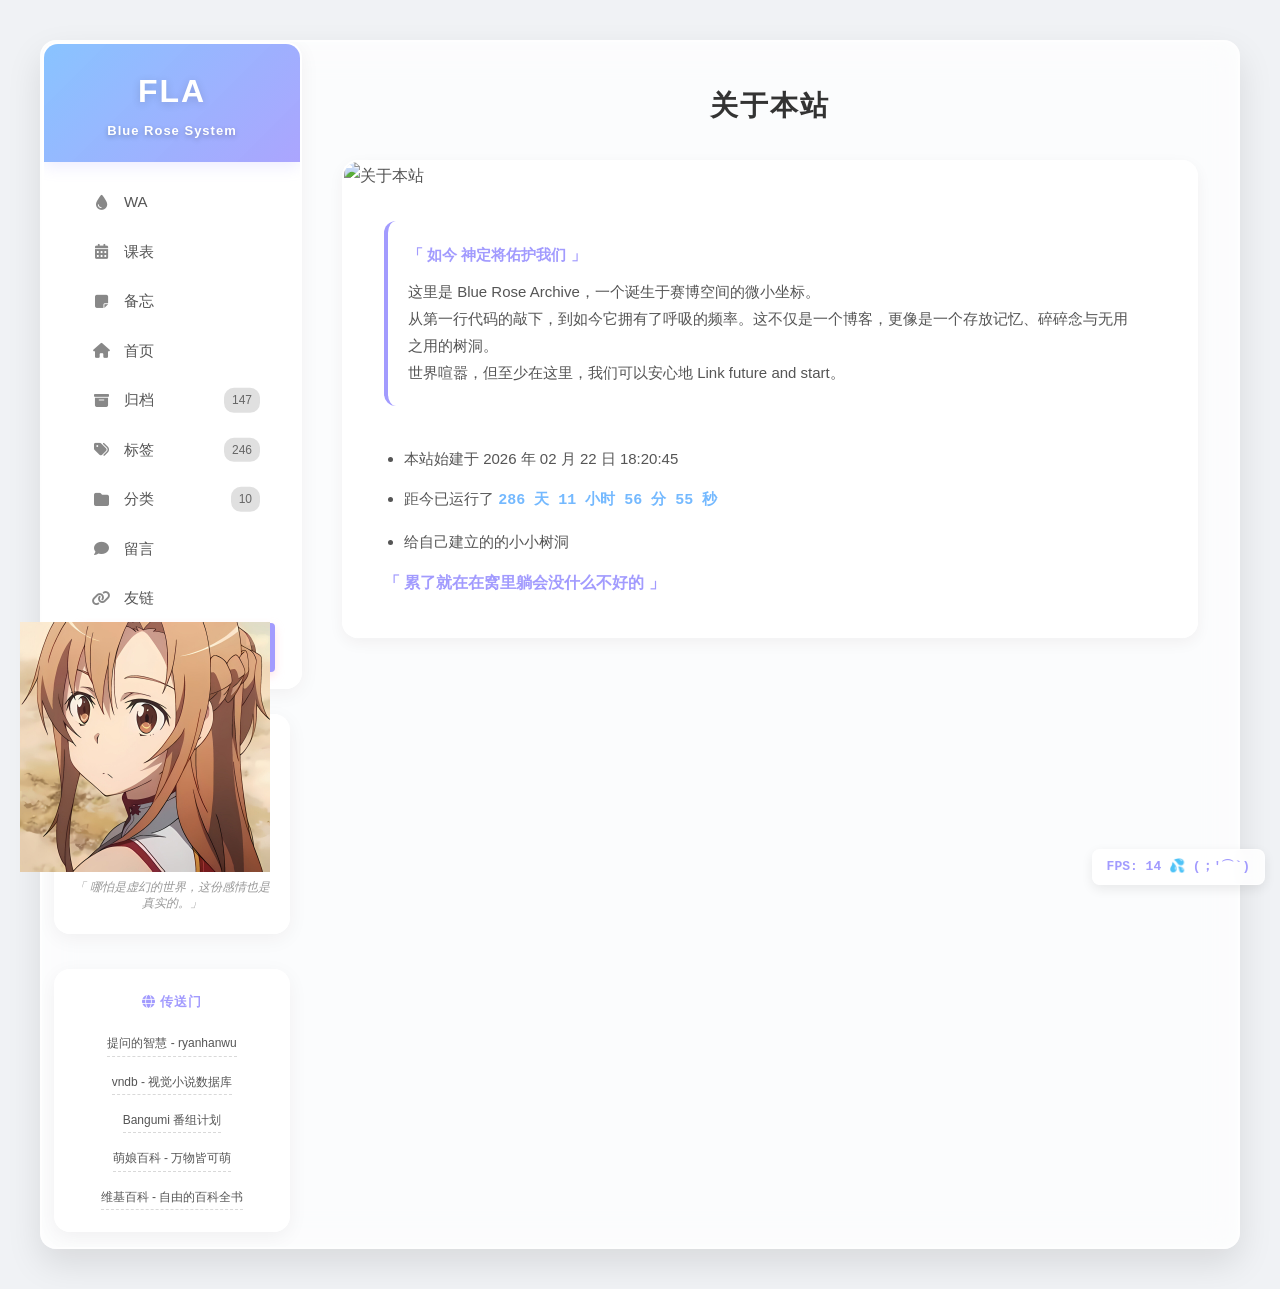
==== about.html @ 39883fd2 "完成大部分页面基本功能设计，并且已经接入音乐播放功能,未上传本地music音乐库" ====
<!DOCTYPE html>
<html lang="zh-CN">
<head>
    <meta charset="UTF-8">
    <meta name="viewport" content="width=device-width, initial-scale=1.0">
    <title>FLA - Blue Rose Archive</title>
    <link rel="stylesheet" href="style.css">
    <link rel="stylesheet" href="https://cdnjs.cloudflare.com/ajax/libs/font-awesome/6.4.0/css/all.min.css">
</head>
<body>

    <div class="page-wrapper">
        
        <div class="main-container">
            
<aside class="sidebar">
                
                <div class="sidebar-block">
                    <div class="sidebar-header">
                        <h1 style="font-size: 32px; letter-spacing: 2px;">FLA</h1>
                        <p style="font-size: 13px; opacity: 0.8;">Blue Rose System</p>
                    </div>
                    <nav class="sidebar-menu" style="padding: 15px 10px;">
                        <ul>
                            <li><a href="WA.html"><i class="fa-solid fa-droplet"></i> WA</a></li>
                            <li><a href="schedule.html"><i class="fa-solid fa-calendar-days"></i> 课表</a></li>
                            <li><a href="remind.html"><i class="fa-solid fa-note-sticky"></i> 备忘</a></li>
                            <li ><a href="index.html"><i class="fa-solid fa-home"></i> 首页</a></li>
                            <li>
                                <a href="#"><i class="fa-solid fa-box-archive"></i> 归档</a>
                                <span class="badge">147</span>
                            </li>
                            <li>
                                <a href="label.html"><i class="fa-solid fa-tags"></i> 标签</a>
                                <span class="badge">246</span>
                            </li>
                            <li>
                                <a href="#"><i class="fa-solid fa-folder"></i> 分类</a>
                                <span class="badge">10</span>
                            </li>
                            <li><a href="left.html"><i class="fa-solid fa-comment"></i> 留言</a></li>
                            <li><a href="#"><i class="fa-solid fa-link"></i> 友链</a></li>
                            <li class="active"><a href="about.html"><i class="fa-solid fa-info-circle"></i> 关于</a></li>
                        </ul>
                    </nav>
                </div>

                <div class="sidebar-block developer-profile">
                    <img class="profile-avatar" src="Charlotte.jpg" alt="Avatar">
                    <h3 class="profile-name">Charlotte</h3>
                    <p class="profile-signature">「 哪怕是虚幻的世界，这份感情也是真实的。」</p>
                </div>

                <div class="sidebar-block sidebar-links-section">
                    <div class="links-title"><i class="fa-solid fa-globe"></i> 传送门</div>
                    <ul class="sidebar-links-list">
                        <li><a href="https://github.com/ryanhanwu/How-To-Ask-Questions-The-Smart-Way/blob/main/README-zh_CN.md" target="_blank">提问的智慧 - ryanhanwu</a></li>
                        <li><a href="https://vndb.org" target="_blank">vndb - 视觉小说数据库</a></li>
                        <li><a href="https://bgm.tv" target="_blank">Bangumi 番组计划</a></li>
                        <li><a href="https://moegirl.uk" target="_blank">萌娘百科 - 万物皆可萌</a></li>
                        <li><a href="https://zh.wikipedia.org" target="_blank">维基百科 - 自由的百科全书</a></li>
                    </ul>
                </div>

            </aside>

<main class="content-area">
                <header class="article-header" style="text-align: center; margin-bottom: 30px;">
                    <h1 class="main-title" style="font-size: 28px; letter-spacing: 2px;">关于本站</h1>
                </header>

                <div class="glass-card" style="padding: 0; overflow: hidden;">
                    <div style="width: 100%; border-bottom: 2px solid var(--glass-border);">
                        <img src="https://t.alcy.cc/ycy?" alt="关于本站" style="width: 100%; display: block; object-fit: cover; max-height: 450px;">
                    </div>

                    <div style="padding: 30px 40px;">
                        <div style="margin-bottom: 40px; font-size: 15px; line-height: 1.8; color: var(--text-main); background: rgba(255,255,255,0.4); padding: 20px; border-radius: 12px; border-left: 4px solid var(--theme-pink);">
                            <p style="margin-bottom: 10px; font-weight: bold; color: var(--theme-pink);">「 如今 神定将佑护我们 」</p>
                            <p>这里是 Blue Rose Archive，一个诞生于赛博空间的微小坐标。</p>
                            <p>从第一行代码的敲下，到如今它拥有了呼吸的频率。这不仅是一个博客，更像是一个存放记忆、碎碎念与无用之用的树洞。</p>
                            <p>世界喧嚣，但至少在这里，我们可以安心地 Link future and start。</p>
                        </div>

                        <div class="about-section">
                            <ul>
                                <li>本站始建于 2026 年 02 月 22 日 18:20:45</li>
                                <li>距今已运行了 <strong id="site-runtime" style="color: var(--theme-blue); font-family: 'Nunito', monospace;">计算中...</strong></li>
                                <li>给自己建立的的小小树洞</li>
                            </ul>
                        </div>

                        <p style="margin-bottom: 10px; font-weight: bold; color: var(--theme-pink);">「 累了就在在窝里躺会没什么不好的 」</p>

                    </div>
                </div>
            </main>

        </div>
    </div>

    <audio id="bg-music" src="" loop></audio>

    <div id="web-pet" class="web-pet-container">
        <div id="pet-dialog" class="pet-dialog">哇，你终于回来了~</div>
        <img id="pet-img" src="pet.jpg" alt="桌宠">
    </div>

     <div id="fps-box" class="fps-box">FPS: -- (≧∇≦)ﾉ</div>

    <script src="script.js"></script>
</body>
</html>
---- style.css ----
/* ================= 基础重置 ================= */
* {
    margin: 0;
    padding: 0;
    box-sizing: border-box;
    font-family: 'Microsoft YaHei', -apple-system, BlinkMacSystemFont, "Segoe UI", Roboto, "Helvetica Neue", Arial, sans-serif;
}

/* ================= 全局主题色定义 ================= */
:root {
    /*粉色的主题*/
    /*--theme-pink: #ffb6c1;*/    /* 猛男粉 */
    /*--theme-blue: #87ceeb;*/    /* 清新蓝 */
    
    /*蓝紫的主题*/
    --theme-blue: #74b9ff;  /* 保持明亮的蓝色 */
    --theme-pink: #a29bfe;  /* 将原本的粉色改为这种带有紫色调的“冰凌紫”，更具冰晶感 */

    --glass-bg: rgba(255, 255, 255, 0.75); /* 毛玻璃背景色 */
    --glass-border: rgba(255, 255, 255, 0.6); /* 毛玻璃高光边框 */
    --text-main: #555;        /* 主文字色（比纯黑更柔和） */
    --text-light: #999;       /* 次要文字色 */
}

/* ================= 基础重置优化 ================= */
* {
    margin: 0;
    padding: 0;
    box-sizing: border-box;
    /* 使用更圆润的系统字体组合 */
    font-family: "Nunito", "Microsoft YaHei", "PingFang SC", sans-serif;
}

body {
    background-color: #f0f2f5;
/* ...保持你原有的背景图片代码不变... */
    /* 只修改下面这两行颜色设定 */
    color: var(--text-main);
    line-height: 1.7; /* 让文字行高更宽松一点，看起来更舒服 */
    /* ==== 新增：固定平铺二次元背景 ==== */
    /* 将下面单引号里的文字替换成我刚才单独发给你的那串图片链接，或者你保存在本地的图片路径 */
    background-image: url('https://i.etsystatic.com/44283612/r/il/614a7c/5187283592/il_1588xN.5187283592_afxb.jpg');
    background-repeat: repeat; /* 让背景像地砖一样铺满 */
    background-size: 2000px; /* 控制平铺图案的大小，数值越小图案越密集 */
    background-attachment: fixed; /* 核心：鼠标滚动网页时，背景图保持固定不动 */
}

/* ================= 整体布局 (玻璃化) ================= */
.page-wrapper {
    min-height: 100vh;
    padding: 40px 20px;
    display: flex;
    justify-content: center;
    align-items: flex-start; /* 防止内容少时居中而在长页面跳动 */
}

.main-container {
    display: flex;
    width: 100%;
    max-width: 1200px;
    /* 【核心改动】：毛玻璃特效 */
    background-color: var(--glass-bg);
    backdrop-filter: blur(16px) saturate(120%); /* 模糊+轻微增加饱和度，更通透 */
    -webkit-backdrop-filter: blur(16px) saturate(120%);
    border-radius: 16px; /* 更大的圆角 */
    border: 2px solid var(--glass-border); /* 加上一道亮晶晶的白边 */
    box-shadow: 0 15px 35px rgba(0,0,0,0.1), inset 0 0 20px rgba(255,255,255,0.5); /* 外阴影+内发光 */
    overflow: hidden; 
    transition: transform 0.3s, box-shadow 0.3s;
}

/* 让整个大容器悬浮时也有一种呼吸感 */
.main-container:hover {
    box-shadow: 0 20px 45px rgba(0,0,0,0.12), inset 0 0 20px rgba(255,255,255,0.6);
}

/* ================= 侧边栏样式 ================= */
.sidebar {
width: 260px;
    flex-shrink: 0;
    /* 去掉原有的实色背景和灰色边框 */
    background-color: transparent; 
    border-right: 2px solid var(--glass-border); /* 改用半透明分割线 */
    display: flex;
    flex-direction: column;
}

.sidebar-header {
/* 【核心修改】：紫蔷薇与冰蓝色的梦幻渐变，带有 85% 的半透明果冻感 */
    background-image: linear-gradient(135deg, rgba(116, 185, 255, 0.85), rgba(162, 155, 254, 0.9));
    color: #ffffff;
    padding: 15px 20px;
    text-align: center;
    border-bottom-right-radius: 16px;
    /* 顺手给左上角也加个圆角，完美贴合外层大容器 */
    border-top-left-radius: 14px; 
    box-shadow: 0 4px 15px rgba(162, 155, 254, 0.2); /* 加一点紫色的发光阴影 */
    margin-bottom: 15px;
}

.sidebar-header h1 {
    color: #ffffff;
    font-weight: 900;
    text-shadow: 0 2px 8px rgba(0, 0, 0, 0.15); /* 给大字加一层柔和的阴影 */
}

.sidebar-header p {
color: #ffffff;
    font-weight: 600;
    letter-spacing: 1px;
    text-shadow: 0 2px 5px rgba(0, 0, 0, 0.25);
    /* 【核心修改】：缩小副标题和主标题之间的间距 */
    margin-top: 2px; 
    opacity: 1 !important;
}

/* 侧边栏导航 */
.sidebar-menu {
    padding: 20px 0;
    flex-grow: 1;
}

.sidebar-menu ul {
    list-style: none;
}

.sidebar-menu li {
    padding: 0 20px;
    position: relative;
}

.sidebar-menu a {
    display: flex;
    align-items: center;
    padding: 12px 15px;
    text-decoration: none;
    color: #555;
    font-size: 15px;
    border-radius: 4px;
    transition: background-color 0.2s, color 0.2s;
}

.sidebar-menu a i {
    width: 25px;
    text-align: center;
    margin-right: 10px;
    color: #888;
}

.sidebar-menu li:hover a, 
.sidebar-menu li.active a {
    /* 使用主题粉色作为高亮背景，并加个小圆角 */
    background-color: var(--theme-pink);
    color: #fff;
    box-shadow: 0 4px 10px rgba(255, 182, 193, 0.4); /* 粉色光晕 */
    transform: translateX(5px); /* 悬浮时微微向右弹一下 */
}
/* 给图标也变个色 */
.sidebar-menu li:hover a i, 
.sidebar-menu li.active a i {
    color: #fff;
}
.sidebar-menu a {
    /* (原有代码不变) */
    transition: all 0.3s cubic-bezier(0.25, 0.8, 0.25, 1); /* 加上 Q 弹的过渡曲线 */
}

/* 侧边栏徽章 (数字) */
.badge {
    position: absolute;
    right: 30px;
    top: 50%;
    transform: translateY(-50%);
    background-color: #e0e0e0;
    color: #666;
    font-size: 12px;
    padding: 2px 8px;
    border-radius: 10px;
}

/* 侧边栏底部小工具 */
.sidebar-widget {
    padding: 20px;
    text-align: center;
    /* 改用半透明分割线 */
    border-top: 2px solid var(--glass-border);
    background-color: rgba(255,255,255,0.2); /* 稍微加一点点底色衬托组件 */
}

.sidebar-widget img {
    width: 100%;
    border-radius: 4px;
    margin-bottom: 10px;
}

.widget-title {
    font-weight: bold;
}

.widget-subtitle {
    font-size: 12px;
    color: #888;
}

/* ================= 主内容区域样式 ================= */
.content-area {
    flex-grow: 1;
    padding: 40px;
    /* 去掉白色背景 */
    background-color: transparent;
    overflow-y: auto; 
}

/* 文章头部 */
.article-header {
    text-align: center;
    margin-bottom: 30px;
}

.sub-title {
    font-size: 20px;
    color: #87ceeb; /* 浅蓝色 */
    font-weight: normal;
    margin-bottom: 10px;
}

.main-title {
    font-size: 28px;
    color: #333;
    margin-bottom: 15px;
}

.article-meta {
    font-size: 13px;
    color: #999;
}

.article-meta span {
    margin: 0 10px;
}

/* 文章图片 */
.article-image {
    margin-bottom: 30px;
}

.article-image img {
    width: 100%;
    border-radius: 8px;
    box-shadow: 0 4px 10px rgba(0,0,0,0.1);
}

/* 文章正文 */
.article-content h3 {
    font-size: 22px;
    margin-bottom: 20px;
    padding-bottom: 10px;
    border-bottom: 1px solid #eaeaea;
}

.article-content ol {
    padding-left: 20px;
    line-height: 1.8;
    color: #555;
}

.article-content li {
    margin-bottom: 15px;
}

.article-content code {
    background-color: #f9f2f4;
    color: #c7254e;
    padding: 2px 6px;
    border-radius: 4px;
    font-size: 14px;
}
/* ================= 交互特效与组件样式 ================= */

/* 1. 鼠标光彩拖尾 */
.mouse-trail {
    position: absolute;
    width: 10px;
    height: 10px;
    border-radius: 50%;
    pointer-events: none; /* 防止特效阻挡鼠标点击 */
    z-index: 9999;
    /* 拖尾渐渐缩小并消失的动画 */
    animation: trailFade 0.6s linear forwards; 
}
@keyframes trailFade {
    0% { opacity: 0.8; transform: scale(1); }
    100% { opacity: 0; transform: scale(0.2); }
}

/* 2. 点击烟花爆炸粒子 */
.firework-particle {
    position: absolute;
    width: 40px;
    height: 40px;
    border-radius: 50%;
    pointer-events: none;
    z-index: 10000;
    /* 烟花向四周散开并消失的动画 */
    animation: blast 0.8s ease-out forwards;
}
@keyframes blast {
    0% { transform: translate(0, 0) scale(1); opacity: 1; }
    100% { transform: translate(var(--tx), var(--ty)) scale(0); opacity: 0; }
}

/* 3. 点击烟花爆炸圆环 */
.firework-ring {
    position: absolute;
    width: 10px;
    height: 10px;
    border-radius: 50%;
    border: 2px solid;
    pointer-events: none;
    z-index: 10000;
    /* 圆环从中心向外扩大并淡出的动画 */
    animation: ringExpand 0.8s ease-out forwards;
    transform: translate(-50%, -50%); /* 让圆环从中心点向外扩展 */
}

@keyframes ringExpand {
    0% {
        width: 20px;
        height: 20px;
        opacity: 1;
        border-width: 2px;
    }
    100% {
        width: 200px;
        height: 200px;
        opacity: 0;
        border-width: 1px;
    }
}

/* 3. 左下角桌宠样式 */
.web-pet-container {
    position: fixed;
    left: 20px; /* 距离屏幕左侧的距离 */
    bottom: 20px; /* 距离屏幕底部的距离 */
    z-index: 9998;
    cursor: pointer;
}

.web-pet-container img {
    height: 250px; /* 桌宠图片的高度，可根据你的图片调整 */
    width: auto;
    transition: transform 0.2s; /* 转身时的过渡动画 */
}

/* 桌宠对话框样式（截图里那种带半透明底色的文字框） */
.pet-dialog {
    position: absolute;
    top: -40px; /* 悬浮在小人头上 */
    left: 40px;
    background-color: rgba(240, 230, 210, 0.9); /* 奶黄色半透明背景 */
    color: #666;
    padding: 8px 15px;
    border-radius: 10px;
    font-size: 14px;
    white-space: nowrap;
    opacity: 0; /* 默认隐藏 */
    transition: opacity 0.3s ease;
    pointer-events: none;
    box-shadow: 0 2px 5px rgba(0,0,0,0.1);
}

/* 显示对话框的类名 */
.pet-dialog.show {
    opacity: 1;
}
/* ================= WA 流水账页面样式 ================= */
/* ================= WA 流水账页面样式 ================= */
/* ================= WA 流水账页面样式 ================= */
/* ================= WA 流水账页面样式 ================= */
/* ================= WA 流水账页面样式 ================= */
/* ================= WA 流水账页面样式 ================= */
/* WA 页面卡片玻璃化，并加上粉色边框 */
.wa-editor-box, .wa-post {
    background: rgba(255, 255, 255, 0.55) !important; /* 稍微比大背景白一点，突出层次 */
    /* ========= 【删除这一行！】 ========= */
    /* backdrop-filter: blur(8px); */ 
    /* ================================= */
    border: 2px solid var(--glass-border); /* 亮晶晶边框 */
    border-radius: 12px;
    padding: 20px;
    margin-bottom: 25px;
    box-shadow: 0 5px 15px rgba(0,0,0,0.05);
    transition: all 0.3s cubic-bezier(0.25, 0.8, 0.25, 1); /* Q弹动画 */
}
/* 悬浮时卡片上浮并发光 */
.wa-editor-box:hover, .wa-post:hover {
    transform: translateY(-5px) scale(1.01);
    box-shadow: 0 12px 25px rgba(255, 182, 193, 0.25) !important; /* 粉色光晕阴影 */
    border-color: var(--theme-pink); /* 边框变粉 */
}
#wa-textarea {
    width: 100%;
    min-height: 100px;
    border: none;
    resize: vertical;
    outline: none;
    font-size: 15px;
    color: #333;
    font-family: inherit;
    margin-bottom: 10px;
}

.wa-editor-tools {
    display: flex;
    justify-content: space-between;
    align-items: center;
    border-top: 1px dashed #eaeaea;
    padding-top: 10px;
}

.wa-tool-btn {
    cursor: pointer;
    color: #666;
    font-size: 14px;
    transition: color 0.2s;
}
.wa-tool-btn:hover { color: #87ceeb; }

.wa-meta-info {
    font-size: 12px;
    color: #999;
    margin-right: 15px;
}

#wa-submit-btn {
    background-color: #87ceeb;
    color: white;
    border: none;
    padding: 6px 15px;
    border-radius: 4px;
    cursor: pointer;
    font-weight: bold;
    transition: background 0.2s;
}
#wa-submit-btn:hover { background-color: #5bbde0; }

#wa-image-preview-container {
    position: relative;
    display: inline-block;
    margin-bottom: 10px;
}
#wa-image-preview {
    max-height: 100px;
    border-radius: 4px;
    border: 1px solid #eee;
}
#wa-remove-image {
    position: absolute;
    top: -5px;
    right: -5px;
    background: #ff4757;
    color: white;
    border: none;
    border-radius: 50%;
    width: 20px;
    height: 20px;
    cursor: pointer;
    font-size: 12px;
}

/* 发布的单条记录卡片 */
.wa-post {
    background: #fff;
    border: 1px solid #eaeaea;
    border-radius: 8px;
    padding: 20px;
    margin-bottom: 20px;
}
.wa-post-header {
    font-size: 12px;
    color: #999;
    margin-bottom: 10px;
    padding-bottom: 10px;
    border-bottom: 1px solid #f5f5f5;
}
.wa-post-content {
    font-size: 15px;
    line-height: 1.6;
    margin-bottom: 15px;
    white-space: pre-wrap; /* 保留文本换行 */
}
.wa-post-image {
    max-width: 100%;
    max-height: 300px;
    border-radius: 8px;
    margin-bottom: 15px;
}

/* 评论区样式 */
.wa-comments {
    background: #f9f9f9;
    padding: 15px;
    border-radius: 6px;
    margin-top: 15px;
}
.wa-comment-item {
    font-size: 13px;
    border-bottom: 1px dashed #eee;
    padding: 8px 0;
}
.wa-comment-item:last-child { border-bottom: none; }
.wa-comment-time {
    color: #aaa;
    font-size: 11px;
    margin-left: 10px;
}
.wa-comment-input-box {
    display: flex;
    margin-top: 10px;
}
.wa-comment-input {
    flex-grow: 1;
    border: 1px solid #ddd;
    border-radius: 4px;
    padding: 6px 10px;
    font-size: 13px;
    outline: none;
}
.wa-comment-btn {
    background: #fff;
    border: 1px solid #ddd;
    border-radius: 4px;
    padding: 0 15px;
    margin-left: 10px;
    cursor: pointer;
    font-size: 13px;
}
.wa-comment-btn:hover { background: #eee; }
/* ================= 三个点下拉菜单样式 ================= */
.wa-more-options {
    position: relative;
}
.wa-more-btn {
    background: none;
    border: none;
    cursor: pointer;
    color: #999;
    font-size: 16px;
    padding: 2px 8px;
    border-radius: 4px;
    transition: background 0.2s, color 0.2s;
}
.wa-more-btn:hover {
    background: #f0f0f0;
    color: #87ceeb; /* 悬浮时变成清新的蓝色 */
}
.wa-dropdown-menu {
    display: none; 
    position: absolute;
    right: 0;
    top: 100%;
    margin-top: 5px;
    background: #fff;
    border: 1px solid #ffe4e1;
    box-shadow: 0 4px 15px rgba(0,0,0,0.08);
    border-radius: 8px;
    z-index: 100;
    min-width: 120px;
    overflow: hidden;
}
.wa-dropdown-menu.show {
    display: block;
    animation: fadeIn 0.2s ease-out;
}
.wa-dropdown-menu .wa-delete-btn {
    width: 100%;
    text-align: left;
    padding: 10px 15px;
    background: none;
    border: none;
    color: #ff4757;
    cursor: pointer;
    font-size: 13px;
    transition: background 0.2s;
}
.wa-dropdown-menu .wa-delete-btn:hover {
    background: #fff0f1; /* 鼠标放上去有浅红色的底色反馈 */
}

/* ================= 二次元居中弹窗样式 ================= */
.anime-modal-overlay {
    display: none; /* 默认隐藏 */
    position: fixed;
    top: 0;
    left: 0;
    width: 100%;
    height: 100%;
    background: rgba(0, 0, 0, 0.3); /* 半透明黑底 */
    backdrop-filter: blur(3px); /* 弹窗时背景微微模糊 */
    z-index: 99999;
    justify-content: center;
    align-items: center;
}
.anime-modal-overlay.show {
    display: flex;
    animation: fadeIn 0.2s;
}
.anime-modal-box {
    background: #fff;
    width: 320px;
    border-radius: 16px; /* 比较圆润可爱的边缘 */
    box-shadow: 0 10px 40px rgba(255, 182, 193, 0.4);
    text-align: center;
    border: 3px solid #ffe4e1; /* 萌萌的粉色边框 */
    transform: scale(0.9);
    /* 加入弹跳出现的动画，非常有活力 */
    animation: popUp 0.4s cubic-bezier(0.175, 0.885, 0.32, 1.275) forwards; 
    overflow: hidden;
}
.anime-modal-header {
    background: #fff0f1;
    color: #ff7675;
    padding: 12px;
    font-weight: bold;
    font-size: 16px;
    letter-spacing: 1px;
}
.anime-modal-body {
    padding: 30px 20px;
    color: #555;
    font-size: 15px;
    line-height: 1.5;
}
.anime-modal-footer {
    display: flex;
    border-top: 1px solid #ffe4e1;
}
.anime-btn {
    flex: 1;
    padding: 14px;
    border: none;
    cursor: pointer;
    font-size: 14px;
    background: #fff;
    transition: background 0.2s, color 0.2s;
}
.anime-btn.cancel {
    border-right: 1px solid #ffe4e1;
    color: #999;
}
.anime-btn.cancel:hover {
    background: #f9f9f9;
    color: #666;
}
.anime-btn.confirm {
    color: #ff4757;
    font-weight: bold;
}
.anime-btn.confirm:hover {
    background: #ff7675;
    color: #fff;
}

/* 动画关键帧 */
@keyframes fadeIn {
    from { opacity: 0; }
    to { opacity: 1; }
}
@keyframes popUp {
    to { transform: scale(1); }
}
/* ================= 全局滚动条美化 (二次元纤细风) ================= */
/* ================= 全局滚动条美化 (二次元纤细风) ================= */
/* ================= 全局滚动条美化 (二次元纤细风) ================= */
/* ================= 全局滚动条美化 (二次元纤细风) ================= */
/* ================= 全局滚动条美化 (二次元纤细风) ================= */
/* 滚动条整体宽度 */
::-webkit-scrollbar {
    width: 8px; /* 侧边主滚动条 */
    height: 8px; /* 横向滚动条 */
}
/* 滚动条轨道 (透明) */
::-webkit-scrollbar-track {
    background: transparent;
    border-radius: 10px;
}
/* 滚动条滑块 (猛男粉色，圆润) */
::-webkit-scrollbar-thumb {
    background: var(--theme-pink); 
    background-image: linear-gradient(45deg, var(--theme-pink), var(--theme-blue)); /* 渐变色更梦幻 */
    border-radius: 10px;
    border: 2px solid transparent; /*通过透明边框挤压，让滑块看起来更细 */
    background-clip: content-box;
}
/* 鼠标按住滚动条时 */
::-webkit-scrollbar-thumb:hover {
    background-color: var(--theme-blue);
}

/* ================= 右下角帧率显示 ================= */
/* ================= 右下角帧率显示 ================= */
/* ================= 右下角帧率显示 ================= */
/* ================= 右下角帧率显示 ================= */
/* ================= 右下角帧率显示 ================= */

.fps-box {
    position: fixed;
    bottom: 15px; 
    right: 15px;  
    /* 【修改】：将透明度从 0.6 提高到 0.85，背景变得更白、更实一点 */
    background: rgba(255, 255, 255, 0.85); 
    backdrop-filter: blur(6px); /* 稍微增加一点模糊度，质感更好 */
    -webkit-backdrop-filter: blur(6px);
    border: 1px solid var(--glass-border);
    border-radius: 8px; 
    /* 【修改】：内边距稍微撑大一点，让框更有分量感 */
    padding: 6px 14px; 
    /* 【修改】：字体稍微调大，从 11px 改到 13px，清晰但又不会太大 */
    font-size: 13px; 
    color: var(--theme-pink); 
    font-weight: bold;
    font-family: 'Nunito', monospace; 
    box-shadow: 0 4px 12px rgba(0,0,0,0.08); /* 稍微加深一点点阴影，让它更有立体感 */
    z-index: 99999;
    pointer-events: none; 
}

/* ================= 课表与 DDL 页面样式 ================= */
/* ================= 课表与 DDL 页面样式 ================= */
/* ================= 课表与 DDL 页面样式 ================= */
/* ================= 课表与 DDL 页面样式 ================= */
/* ================= 课表与 DDL 页面样式 ================= */
/* ================= 课表与 DDL 页面样式 ================= */

.week-nav {
    display: flex;
    align-items: center;
    background: var(--glass-bg);
    padding: 5px 15px;
    border-radius: 20px;
    border: 1px solid var(--glass-border);
}
.icon-btn {
    background: none;
    border: none;
    cursor: pointer;
    color: var(--theme-pink);
    font-size: 16px;
    padding: 5px;
    transition: transform 0.2s;
}
.icon-btn:hover { transform: scale(1.2); }

/* 课表网格系统 */
.schedule-box {
    background: var(--glass-bg);
    backdrop-filter: blur(8px);
    border: 2px solid var(--glass-border);
    border-radius: 12px;
    padding: 15px;
    margin-bottom: 30px;
    overflow-x: auto; /* 屏幕太小时允许横向滚动 */
}

.schedule-grid {
    display: grid;
    /* 1列时间轴(50px) + 7列星期(等宽) */
    grid-template-columns: 65px repeat(7, 1fr);
    /* 1行表头(40px) + 12行节次(60px) */
    grid-template-rows: 40px repeat(12, 60px);
    gap: 2px;
    min-width: 600px;
    position: relative;
}

/* 单元格基础样式 */
.grid-cell {
    display: flex;
    justify-content: center;
    align-items: center;
    font-size: 12px;
    color: var(--text-light);
    border-bottom: 1px dashed rgba(0,0,0,0.05);
    border-right: 1px dashed rgba(0,0,0,0.05);
}
.grid-header {
    font-weight: bold;
    color: var(--text-main);
    border-bottom: 2px solid var(--glass-border);
}
.time-col {
    flex-direction: column;
    font-size: 11px;
}

/* 课程卡片 */
.course-card {
    border-radius: 6px;
    padding: 5px;
    font-size: 12px;
    color: #333;
    display: flex;
    flex-direction: column;
    justify-content: center;
    align-items: center;
    text-align: center;
    cursor: pointer;
    transition: transform 0.2s, box-shadow 0.2s;
    overflow: hidden;
    margin: 2px;
    box-shadow: 0 2px 5px rgba(0,0,0,0.05);
}
.course-card:hover {
    transform: scale(1.05);
    box-shadow: 0 5px 15px rgba(0,0,0,0.1);
    z-index: 10;
}
.course-name { font-weight: bold; margin-bottom: 4px; }
.course-room { font-size: 11px; opacity: 0.8; }

/* DDL 区域样式 */
.ddl-section {
    background: var(--glass-bg);
    border: 2px solid var(--glass-border);
    border-radius: 12px;
    padding: 20px;
}
.ddl-input-box {
    display: flex;
    gap: 10px;
    margin-bottom: 20px;
}
#ddl-task-input { flex-grow: 1; }
#ddl-task-input, #ddl-date-input {
    border: 1px solid var(--glass-border);
    border-radius: 6px;
    padding: 8px 12px;
    background: rgba(255,255,255,0.5);
    outline: none;
    font-family: inherit;
}

.ddl-item {
    display: flex;
    justify-content: space-between;
    align-items: center;
    background: rgba(255,255,255,0.6);
    padding: 12px 15px;
    border-radius: 8px;
    margin-bottom: 10px;
    border-left: 4px solid var(--theme-blue);
    transition: transform 0.2s;
}
.ddl-item:hover { transform: translateX(5px); }
.ddl-task { font-weight: bold; color: var(--text-main); }
.ddl-date { font-size: 12px; color: var(--text-light); margin-left: 10px;}
.ddl-badge {
    padding: 4px 10px;
    border-radius: 20px;
    font-size: 12px;
    font-weight: bold;
    color: white;
}
/* DDL 紧急程度颜色 */
.badge-urgent { background-color: #ff7675; } /* 小于3天 */
.badge-warning { background-color: #fdcb6e; } /* 小于7天 */
.badge-safe { background-color: #74b9ff; }   /* 7天以上 */

/* ================= 备忘录 (Remind) 页面样式 ================= */
/* ================= 备忘录 (Remind) 页面样式 ================= */
/* ================= 备忘录 (Remind) 页面样式 ================= */
/* ================= 备忘录 (Remind) 页面样式 ================= */
/* ================= 备忘录 (Remind) 页面样式 ================= */
.remind-container {
    display: flex;
    gap: 20px;
    align-items: flex-start;
}

/* 左侧控制台 */
.remind-left-panel {
    width: 300px;
    flex-shrink: 0;
    display: flex;
    flex-direction: column;
    gap: 20px;
}

.anime-poster {
    position: relative;
    width: 100%;
    height: 200px;
    border-radius: 16px;
    overflow: hidden;
    border: 2px solid var(--glass-border);
    box-shadow: 0 8px 20px rgba(0,0,0,0.1);
}
.anime-poster img {
    width: 100%;
    height: 100%;
    object-fit: cover;
}
.poster-mask {
    position: absolute;
    bottom: 0; width: 100%;
    background: linear-gradient(transparent, rgba(0,0,0,0.7));
    color: white;
    padding: 15px 10px 10px;
    font-size: 14px;
    text-align: center;
    font-weight: bold;
}

.glass-card {
    background: rgba(255, 255, 255, 0.6);
    backdrop-filter: blur(8px);
    border: 2px solid var(--glass-border);
    border-radius: 16px;
    padding: 20px;
    box-shadow: 0 5px 15px rgba(0,0,0,0.05);
}

#remind-text {
    width: 100%;
    border: 1px solid var(--glass-border);
    border-radius: 8px;
    padding: 10px;
    background: rgba(255,255,255,0.5);
    outline: none;
    font-family: inherit;
    resize: vertical;
    margin-bottom: 15px;
}

/* 右侧时光卡片区 */
.remind-right-panel {
    flex-grow: 1;
    display: flex;
    flex-direction: column;
    gap: 20px;
}

.remind-card {
    position: relative;
    display: flex;
    background: rgba(255, 255, 255, 0.65);
    border: 2px solid var(--glass-border);
    border-radius: 16px;
    overflow: hidden;
    box-shadow: 0 8px 25px rgba(0,0,0,0.06);
    transition: transform 0.3s;
}
.remind-card:hover {
    transform: translateY(-5px);
}

.remind-card-img {
    width: 180px;
    flex-shrink: 0;
    object-fit: cover;
    border-right: 2px solid var(--glass-border);
}

.remind-card-content {
    padding: 20px;
    flex-grow: 1;
    display: flex;
    flex-direction: column;
    justify-content: center;
}

.remind-card-text {
    font-size: 16px;
    font-weight: bold;
    color: var(--text-main);
    margin-bottom: 15px;
    padding-right: 30px; /* 给右上角的删除按钮留空间 */
}

/* 酷炫的大倒计时数字块 */
.countdown-row {
    display: flex;
    gap: 15px;
    align-items: center;
}
.time-box {
    display: flex;
    flex-direction: column;
    align-items: center;
    background: rgba(255, 255, 255, 0.8);
    border: 1px solid var(--theme-pink);
    border-radius: 10px;
    padding: 10px 15px;
    min-width: 60px;
    box-shadow: inset 0 0 10px rgba(255, 182, 193, 0.2);
}
.time-num {
    font-size: 28px;
    font-weight: 900;
    color: var(--theme-pink);
    line-height: 1;
    font-family: 'Nunito', monospace;
}
.time-label {
    font-size: 12px;
    color: var(--text-light);
    margin-top: 5px;
}
.time-finished {
    font-size: 24px;
    font-weight: bold;
    color: #74b9ff;
    padding: 10px;
    background: rgba(116, 185, 255, 0.1);
    border-radius: 8px;
}

/* ================= 留言板 (left.html) 专属样式 ================= */
/* ================= 留言板 (left.html) 专属样式 ================= */
/* ================= 留言板 (left.html) 专属样式 ================= */
/* ================= 留言板 (left.html) 专属样式 ================= */
/* ================= 留言板 (left.html) 专属样式 ================= */

.message-intro {
    background: rgba(255, 255, 255, 0.4);
    border-left: 5px solid var(--theme-blue);
    padding: 20px;
    border-radius: 0 12px 12px 0;
    margin-bottom: 30px;
    line-height: 1.8;
    font-size: 15px;
    box-shadow: 0 4px 15px rgba(0,0,0,0.03);
}

.comment-form-box {
    background: rgba(255, 255, 255, 0.5);
    border: 1px dashed var(--glass-border);
    border-radius: 12px;
    padding: 20px;
    transition: box-shadow 0.3s;
}
.comment-form-box:hover {
    box-shadow: 0 8px 20px rgba(0,0,0,0.05);
}

.comment-inputs {
    display: flex;
    gap: 15px;
    margin-bottom: 15px;
}
.comment-inputs input {
    flex: 1;
    padding: 12px 15px;
    border: 1px solid rgba(0,0,0,0.08);
    border-radius: 8px;
    background: rgba(255,255,255,0.6);
    outline: none;
    font-family: inherit;
    transition: all 0.3s;
}
.comment-inputs input:focus, #comment-text:focus {
    border-color: var(--theme-blue);
    background: rgba(255, 255, 255, 0.9);
    box-shadow: 0 0 0 3px rgba(135, 206, 235, 0.2);
}

#comment-text {
    width: 100%;
    padding: 15px;
    border: 1px solid rgba(0,0,0,0.08);
    border-radius: 8px;
    background: rgba(255,255,255,0.6);
    resize: vertical;
    outline: none;
    font-family: inherit;
    font-size: 14px;
    transition: all 0.3s;
}

/* 留言列表项 */
.comment-item {
    display: flex;
    gap: 20px;
    padding: 25px 0;
    border-bottom: 1px dashed rgba(0,0,0,0.08);
    transition: background 0.3s;
}
.comment-item:last-child {
    border-bottom: none;
}
.comment-item:hover {
    background: rgba(255,255,255,0.4);
    border-radius: 12px;
    padding: 25px 15px;
    margin: 0 -15px;
}

.comment-avatar img {
    width: 50px;
    height: 50px;
    border-radius: 50%;
    border: 2px solid var(--glass-border);
    box-shadow: 0 4px 10px rgba(0,0,0,0.1);
    object-fit: cover;
    transition: transform 0.5s;
}
.comment-item:hover .comment-avatar img {
    transform: rotate(360deg); /* 鼠标放上去头像会转圈圈！ */
}

.comment-body {
    flex: 1;
}
.comment-meta {
    display: flex;
    align-items: center;
    flex-wrap: wrap;
    gap: 12px;
    margin-bottom: 10px;
}
.comment-author {
    font-weight: bold;
    color: #555;
    font-size: 15px;
}
/* 浏览器和系统的小尾巴标签 */
.comment-os {
    font-size: 11px;
    color: var(--text-light);
    background: rgba(0,0,0,0.04);
    padding: 3px 8px;
    border-radius: 4px;
}
.comment-date {
    font-size: 12px;
    color: #aaa;
    width: 100%;
    margin-top: -5px;
}

.comment-content {
    font-size: 14px;
    color: var(--text-main);
    line-height: 1.7;
    white-space: pre-wrap;
}

.comment-reply-btn {
    color: #ff7675;
    cursor: pointer;
    font-size: 13px;
    float: right;
    background: none;
    border: none;
    opacity: 0;
    transition: opacity 0.2s, transform 0.2s;
}
.comment-item:hover .comment-reply-btn {
    opacity: 1;
}
.comment-reply-btn:hover {
    transform: scale(1.1);
}
/* ================= 留言板回复区域样式 ================= */
.comment-replies {
    margin-top: 15px;
    padding-left: 15px;
    border-left: 3px solid rgba(135, 206, 235, 0.3); /* 浅蓝色的引用线 */
    display: flex;
    flex-direction: column;
    gap: 10px;
}

.reply-item {
    background: rgba(255, 255, 255, 0.3);
    padding: 10px 15px;
    border-radius: 8px;
    font-size: 13px;
    position: relative;
}

.reply-author {
    font-weight: bold;
    color: var(--theme-blue);
    margin-right: 5px;
}

/* 隐藏的回复输入框，点击回复后展开 */
.reply-input-box {
    display: none; 
    margin-top: 15px;
    gap: 10px;
    animation: fadeIn 0.3s;
}
.reply-input-box.show {
    display: flex;
}
.reply-input-box input {
    flex-grow: 1;
    border: 1px dashed var(--glass-border);
    background: rgba(255,255,255,0.7);
    border-radius: 6px;
    padding: 6px 12px;
    outline: none;
}

/* ================= 关于页面 (about.html) 专属样式 ================= */
.about-section ul {
    list-style-type: disc;
    padding-left: 20px;
    color: var(--text-main);
}

.about-section li {
    margin-bottom: 15px;
    font-size: 15px;
}

.contact-list a {
    color: var(--text-main);
    text-decoration: none;
    transition: color 0.2s;
    margin-left: 5px;
}

.contact-list a:hover {
    color: var(--theme-pink);
}

.contact-list i {
    font-size: 12px;
    color: #ccc;
    margin-left: 3px;
    transition: color 0.2s;
}

.contact-list a:hover i {
    color: var(--theme-pink);
}

/* ================= 侧边栏重构：独立卡片化与紧凑化 ================= */

/* 第二块：开发者名片区（变成独立卡片） */
.developer-profile {
    /* 【修改】：大幅减小内边距，让内容更紧凑 */
    padding: 15px; 
    text-align: center;
    /* 【修改】：去掉单线边框，改为完整的圆角卡片 */
    border: 2px solid var(--glass-border);
    border-radius: 12px;
    background: rgba(255, 255, 255, 0.3); 
    /* 【修改】：左右往里缩一点点，底部留出明显间隔 */
    margin: 5px 12px 15px 12px; 
}
.profile-avatar {
    /* 【修改】：头像缩小一点，适配紧凑的布局 */
    width: 85px; 
    height: 85px;
    object-fit: cover;
    border-radius: 12px; 
    border: 2px solid var(--glass-border);
    box-shadow: 0 4px 10px rgba(0, 0, 0, 0.08);
    /* 【修改】：减小头像下方的留白 */
    margin-bottom: 8px; 
    transition: transform 0.3s;
}
.profile-avatar:hover {
    transform: scale(1.05) rotate(3deg);
}
.profile-name {
    /* 【修改】：名字字号稍微收敛一点 */
    font-size: 16px; 
    font-weight: 900;
    color: var(--text-main);
    margin-bottom: 4px;
    letter-spacing: 1px;
}
.profile-signature {
    font-size: 12px;
    color: var(--text-light);
    font-style: italic;
    line-height: 1.4;
}

/* 第三块：有趣的传送门区（变成独立卡片） */
.sidebar-links-section {
    /* 【修改】：减小内边距 */
    padding: 15px; 
    /* 【修改】：改为完整的圆角卡片 */
    border: 2px solid var(--glass-border);
    border-radius: 12px;
    background: rgba(255, 255, 255, 0.3);
    /* 【修改】：和名片一样左右缩进，底部留出空间 */
    margin: 0 12px 15px 12px; 
}
.links-title {
    text-align: center;
    font-size: 13px;
    font-weight: bold;
    color: var(--theme-pink);
    /* 【修改】：减小标题和下方列表的间距 */
    margin-bottom: 12px; 
    letter-spacing: 1px;
}
.sidebar-links-list {
    list-style: none;
    padding: 0;
    display: flex;
    flex-direction: column;
    /* 【修改】：减小链接之间的垂直间距 */
    gap: 8px; 
}
.sidebar-links-list li {
    text-align: center;
}
.sidebar-links-list a {
    display: inline-block;
    font-size: 12px;
    color: var(--text-main);
    text-decoration: none;
    padding-bottom: 2px;
    border-bottom: 1px dashed rgba(0,0,0,0.15); 
    transition: all 0.3s;
}
.sidebar-links-list a:hover {
    color: var(--theme-blue);
    border-bottom-color: var(--theme-blue); 
    transform: translateY(-2px); 
}

/* ================= 侧边栏终极重构：完全断开的独立悬浮卡片 ================= */

/* 1. 抽去原有的长条大背景，让缝隙彻底透明 */
.sidebar {
    background: transparent !important;
    backdrop-filter: none !important;
    border: none !important;
    box-shadow: none !important;
    padding: 0 !important;
    display: flex;
    flex-direction: column;
    gap: 20px; /* 这就是三个模块之间露出的“原画背景”缝隙大小，你可以改成 15px 会更紧凑 */
    height: max-content; /* 让它紧紧贴合内容，不要出现底部无用留白 */
}

/* 2. 赋予三个独立模块统一的毛玻璃卡片样式 */
.sidebar-block {
    background: rgba(255, 255, 255, 0.65);
    backdrop-filter: blur(10px);
    border: 2px solid var(--glass-border);
    border-radius: 16px;
    overflow: hidden; /* 让顶部招牌的颜色不溢出圆角 */
    box-shadow: 0 5px 20px rgba(0, 0, 0, 0.05);
}

/* 3. 修复顶部紫蔷薇招牌的边距 */
.sidebar-header {
    border-radius: 0; /* 贴满卡片顶部 */
    margin-bottom: 0; /* 去除多余间距 */
    padding: 20px 15px;
}

/* 4. 名片模块紧凑化 */
.developer-profile {
    padding: 20px 15px;
    text-align: center;
}
.profile-avatar {
    width: 90px;
    height: 90px;
    object-fit: cover;
    border-radius: 12px;
    border: 2px solid var(--glass-border);
    box-shadow: 0 4px 10px rgba(0,0,0,0.1);
    margin-bottom: 10px;
    cursor: pointer;
    transition: transform 0.3s;
}
.profile-avatar:hover { transform: scale(1.05) rotate(3deg); }
.profile-name {
    font-size: 17px;
    font-weight: 900;
    color: var(--text-main);
    margin-bottom: 5px;
}
.profile-signature { font-size: 12px; color: var(--text-light); font-style: italic; }

/* 5. 传送门模块紧凑化 */
.sidebar-links-section {
    padding: 20px 15px;
}
.links-title {
    text-align: center; font-size: 13px; font-weight: bold;
    color: var(--theme-pink); margin-bottom: 15px;
}
.sidebar-links-list { list-style: none; padding: 0; display: flex; flex-direction: column; gap: 10px; }
.sidebar-links-list li { text-align: center; }
.sidebar-links-list a {
    font-size: 12px; color: var(--text-main); text-decoration: none;
    padding-bottom: 2px; border-bottom: 1px dashed rgba(0,0,0,0.15); transition: all 0.3s;
}
.sidebar-links-list a:hover { color: var(--theme-blue); border-bottom-color: var(--theme-blue); }

/* ================= 模块九：全局抽屉式音乐播放器 (重构版) ================= */
.global-player {
    position: fixed;
    left: 20px;
    bottom: 20px;
    z-index: 1000;
    display: flex;
    align-items: flex-end; 
}

/* --- 1. 左侧：全透明亚克力质感外方内圆唱片机 --- */
.player-toggle {
    width: 90px;
    height: 90px;
    border-radius: 12px;
    position: relative;
    cursor: pointer;
    /* 去掉原本的底色和阴影，只保留唱片机本体的悬浮感 */
    background: transparent;
    z-index: 2; 
    flex-shrink: 0;
}

/* 旋转的唱片封面本身保持不变 */
#player-cover {
    position: absolute;
    width: 76px;
    height: 76px;
    top: 7px;
    left: 7px;
    border-radius: 50%;
    object-fit: cover;
    border: 2px solid #222;
    animation: spin 10s linear infinite;
    animation-play-state: paused; 
}
#player-cover.playing { animation-play-state: running; }

/* 神奇的镂空磨砂外壳 */
/* 核心修改：去掉 radial-gradient 磨砂白，变成完全透明的塑料感外壳 */
.player-sleeve {
    position: absolute;
    inset: 0;
    background: transparent;      /* 完全透明 */
    backdrop-filter: none;        /* 移除毛玻璃特效 */
    border: 2px solid rgba(255, 255, 255, 0.4); /* 微微泛白的透明亚克力边框 */
    border-radius: 12px;
    box-sizing: border-box;
    pointer-events: none; 
}

/* 唱片中心的白色小轴孔保持不变 */
.record-center {
    position: absolute; top: 50%; left: 50%; transform: translate(-50%, -50%);
    width: 14px; height: 14px; background: #fdfdfd; border: 1px solid #ccc;
    border-radius: 50%; box-shadow: 0 1px 3px rgba(0,0,0,0.2) inset;
}

/* 侧边箭头放大 */
.toggle-arrow {
    position: absolute;
    right: -14px;
    top: 50%;
    transform: translateY(-50%);
    background: rgba(255, 255, 255, 0.95);
    color: var(--theme-blue);
    border: 1px solid var(--glass-border);
    border-radius: 50%;
    width: 28px;
    height: 28px;
    display: flex;
    align-items: center;
    justify-content: center;
    font-size: 14px;
    box-shadow: 0 2px 8px rgba(0,0,0,0.1);
    transition: transform 0.4s cubic-bezier(0.25, 0.8, 0.25, 1);
}

@keyframes spin { 100% { transform: rotate(360deg); } }

/* --- 2. 右侧：超大屏拉出控制面板 --- */
.player-panel {
    background: rgba(255, 255, 255, 0.85); /* 稍微加深一点点底色，保护超大面板的文字阅读性 */
    backdrop-filter: blur(20px);
    border: 1px solid var(--glass-border);
    border-radius: 0 16px 16px 0;
    
    /* 【核心放大】：巨幅加宽加高 */
    width: 450px;         /* 宽度暴增，歌名再长也能显示全 */
    height: 70vh;         /* 高度变为屏幕高度的 70% */
    max-height: 800px;    /* 设定一个极限最大高度 */
    padding: 25px;        /* 内边距也变得更宽裕 */
    
    display: flex;
    flex-direction: column;
    transform: translateX(-110%);
    opacity: 0;
    margin-left: -20px; 
    transition: all 0.5s cubic-bezier(0.25, 0.8, 0.25, 1);
    z-index: 1;
    pointer-events: none;
    box-shadow: 10px 10px 30px rgba(0,0,0,0.1); /* 加大阴影，更有悬浮层级感 */
}

.global-player.expanded .player-panel { transform: translateX(0); opacity: 1; pointer-events: auto; }
.global-player.expanded .toggle-arrow { transform: translateY(-50%) rotate(180deg); }

/* --- 3. 内部字体同步放大 --- */
.player-info {
    border-bottom: 2px dashed rgba(0,0,0,0.1);
    padding-bottom: 20px;
    margin-bottom: 15px;
    text-align: center;
}
.player-title { font-weight: 900; font-size: 22px; color: var(--text-main); white-space: nowrap; overflow: hidden; text-overflow: ellipsis; margin-bottom: 8px;}
.player-artist { font-size: 14px; color: var(--theme-pink); margin-bottom: 20px; font-weight: bold;}

.player-controls { display: flex; justify-content: center; gap: 35px; align-items: center;}
.player-controls button { background: none; border: none; color: var(--theme-blue); font-size: 20px; cursor: pointer; transition: all 0.2s; }
.player-controls button.play-btn-main { font-size: 32px; color: var(--theme-pink); }
.player-controls button:hover { transform: scale(1.15); }

/* --- 4. 歌单列表行距拉开 --- */
.playlist { list-style: none; padding: 0; margin: 0; overflow-y: auto; flex-grow: 1; padding-right: 8px; }
.playlist li {
    font-size: 15px;      /* 字号变大 */
    padding: 12px 16px;   /* 点击热区变大 */
    border-radius: 8px; 
    cursor: pointer; 
    transition: all 0.2s;
    display: flex; justify-content: space-between; align-items: center; 
    color: var(--text-main); margin-bottom: 6px;
}
.playlist li:hover { background: rgba(255,255,255,0.7); transform: translateX(5px); }
.playlist li.active { background: var(--theme-pink); color: white; box-shadow: 0 4px 12px rgba(162, 155, 254, 0.4); }

.playlist li span:first-child { font-weight: bold; flex-grow: 1; white-space: nowrap; overflow: hidden; text-overflow: ellipsis; margin-right: 20px;}
.playlist li span:last-child { font-size: 13px; opacity: 0.8; white-space: nowrap; }
/* 滚动条美化 */
.playlist::-webkit-scrollbar { width: 6px; }
.playlist::-webkit-scrollbar-thumb { background: rgba(116, 185, 255, 0.6); border-radius: 3px; }
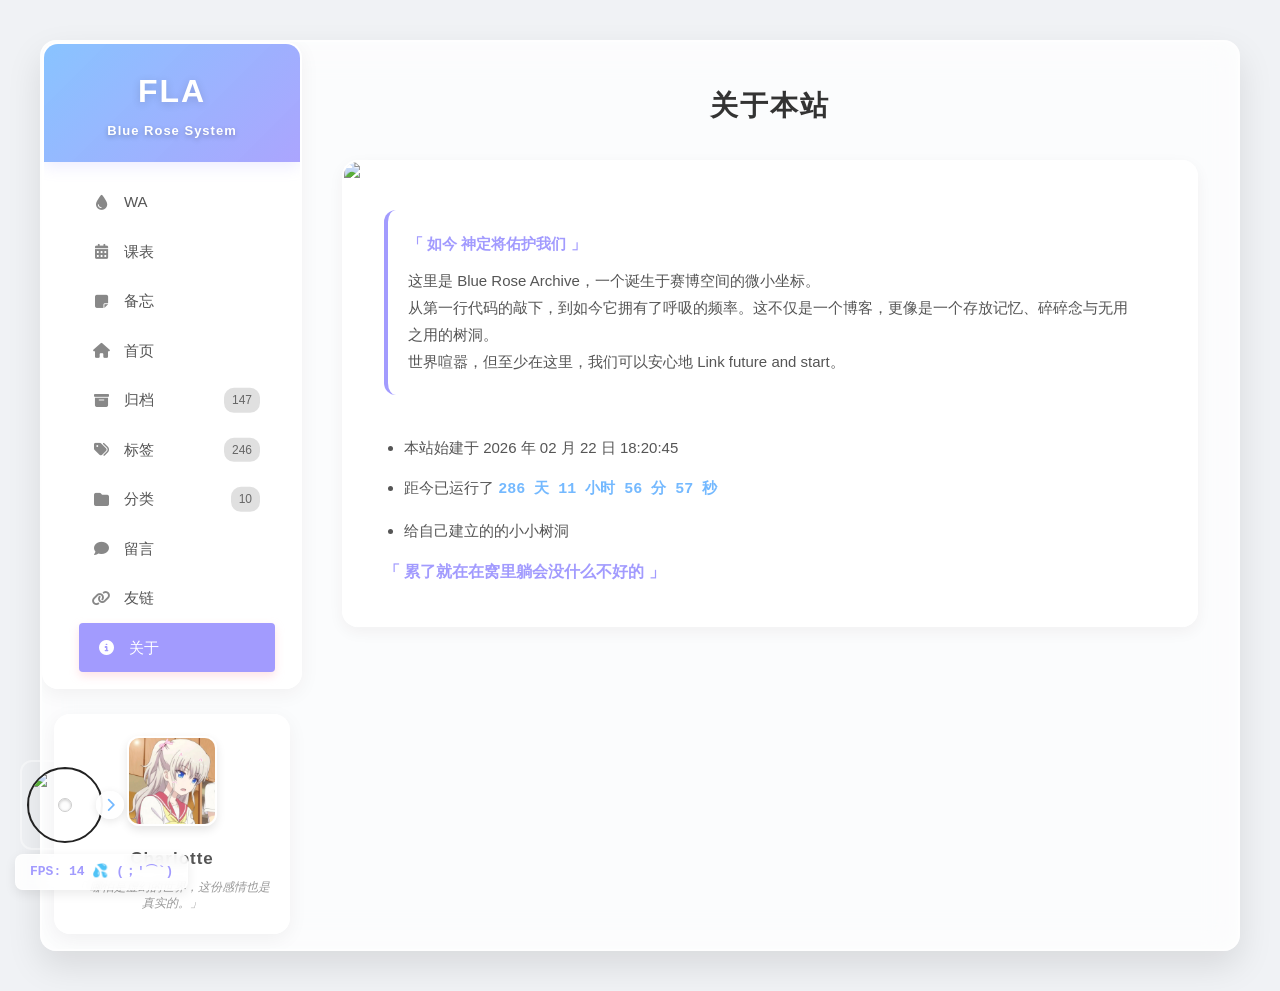
==== commit 99e9db18: "Pjax刷新完成。音乐播放，看板娘显示正常" ====
--- a/about.html
+++ b/about.html
@@ -8,72 +8,32 @@
     <link rel="stylesheet" href="https://cdnjs.cloudflare.com/ajax/libs/font-awesome/6.4.0/css/all.min.css">
 </head>
 <body>
-
     <div class="page-wrapper">
-        
         <div class="main-container">
-            
-<aside class="sidebar">
-                
-                <div class="sidebar-block">
-                    <div class="sidebar-header">
-                        <h1 style="font-size: 32px; letter-spacing: 2px;">FLA</h1>
-                        <p style="font-size: 13px; opacity: 0.8;">Blue Rose System</p>
-                    </div>
+            <aside class="sidebar">
+                <div class="sidebar-block"><div class="sidebar-header"><h1 style="font-size: 32px; letter-spacing: 2px;">FLA</h1><p style="font-size: 13px; opacity: 0.8;">Blue Rose System</p></div>
                     <nav class="sidebar-menu" style="padding: 15px 10px;">
                         <ul>
                             <li><a href="WA.html"><i class="fa-solid fa-droplet"></i> WA</a></li>
                             <li><a href="schedule.html"><i class="fa-solid fa-calendar-days"></i> 课表</a></li>
                             <li><a href="remind.html"><i class="fa-solid fa-note-sticky"></i> 备忘</a></li>
-                            <li ><a href="index.html"><i class="fa-solid fa-home"></i> 首页</a></li>
-                            <li>
-                                <a href="#"><i class="fa-solid fa-box-archive"></i> 归档</a>
-                                <span class="badge">147</span>
-                            </li>
-                            <li>
-                                <a href="label.html"><i class="fa-solid fa-tags"></i> 标签</a>
-                                <span class="badge">246</span>
-                            </li>
-                            <li>
-                                <a href="#"><i class="fa-solid fa-folder"></i> 分类</a>
-                                <span class="badge">10</span>
-                            </li>
+                            <li><a href="index.html"><i class="fa-solid fa-home"></i> 首页</a></li>
+                            <li><a href="archive.html"><i class="fa-solid fa-box-archive"></i> 归档</a><span class="badge">147</span></li>
+                            <li><a href="label.html"><i class="fa-solid fa-tags"></i> 标签</a><span class="badge">246</span></li>
+                            <li><a href="#"><i class="fa-solid fa-folder"></i> 分类</a><span class="badge">10</span></li>
                             <li><a href="left.html"><i class="fa-solid fa-comment"></i> 留言</a></li>
                             <li><a href="#"><i class="fa-solid fa-link"></i> 友链</a></li>
                             <li class="active"><a href="about.html"><i class="fa-solid fa-info-circle"></i> 关于</a></li>
                         </ul>
                     </nav>
                 </div>
-
-                <div class="sidebar-block developer-profile">
-                    <img class="profile-avatar" src="Charlotte.jpg" alt="Avatar">
-                    <h3 class="profile-name">Charlotte</h3>
-                    <p class="profile-signature">「 哪怕是虚幻的世界，这份感情也是真实的。」</p>
-                </div>
-
-                <div class="sidebar-block sidebar-links-section">
-                    <div class="links-title"><i class="fa-solid fa-globe"></i> 传送门</div>
-                    <ul class="sidebar-links-list">
-                        <li><a href="https://github.com/ryanhanwu/How-To-Ask-Questions-The-Smart-Way/blob/main/README-zh_CN.md" target="_blank">提问的智慧 - ryanhanwu</a></li>
-                        <li><a href="https://vndb.org" target="_blank">vndb - 视觉小说数据库</a></li>
-                        <li><a href="https://bgm.tv" target="_blank">Bangumi 番组计划</a></li>
-                        <li><a href="https://moegirl.uk" target="_blank">萌娘百科 - 万物皆可萌</a></li>
-                        <li><a href="https://zh.wikipedia.org" target="_blank">维基百科 - 自由的百科全书</a></li>
-                    </ul>
-                </div>
-
+                <div class="sidebar-block developer-profile"><img class="profile-avatar" src="Charlotte.jpg"><h3 class="profile-name">Charlotte</h3><p class="profile-signature">「 哪怕是虚幻的世界，这份感情也是真实的。」</p></div>
             </aside>
 
-<main class="content-area">
-                <header class="article-header" style="text-align: center; margin-bottom: 30px;">
-                    <h1 class="main-title" style="font-size: 28px; letter-spacing: 2px;">关于本站</h1>
-                </header>
-
+            <main id="magic-screen" class="content-area">
+                <header class="article-header" style="text-align: center; margin-bottom: 30px;"><h1 class="main-title" style="font-size: 28px; letter-spacing: 2px;">关于本站</h1></header>
                 <div class="glass-card" style="padding: 0; overflow: hidden;">
-                    <div style="width: 100%; border-bottom: 2px solid var(--glass-border);">
-                        <img src="https://t.alcy.cc/ycy?" alt="关于本站" style="width: 100%; display: block; object-fit: cover; max-height: 450px;">
-                    </div>
-
+                    <div style="width: 100%; border-bottom: 2px solid var(--glass-border);"><img src="https://t.alcy.cc/ycy?" style="width: 100%; display: block; object-fit: cover; max-height: 450px;"></div>
                     <div style="padding: 30px 40px;">
                         <div style="margin-bottom: 40px; font-size: 15px; line-height: 1.8; color: var(--text-main); background: rgba(255,255,255,0.4); padding: 20px; border-radius: 12px; border-left: 4px solid var(--theme-pink);">
                             <p style="margin-bottom: 10px; font-weight: bold; color: var(--theme-pink);">「 如今 神定将佑护我们 」</p>
@@ -81,7 +41,6 @@
                             <p>从第一行代码的敲下，到如今它拥有了呼吸的频率。这不仅是一个博客，更像是一个存放记忆、碎碎念与无用之用的树洞。</p>
                             <p>世界喧嚣，但至少在这里，我们可以安心地 Link future and start。</p>
                         </div>
-
                         <div class="about-section">
                             <ul>
                                 <li>本站始建于 2026 年 02 月 22 日 18:20:45</li>
@@ -89,25 +48,21 @@
                                 <li>给自己建立的的小小树洞</li>
                             </ul>
                         </div>
-
                         <p style="margin-bottom: 10px; font-weight: bold; color: var(--theme-pink);">「 累了就在在窝里躺会没什么不好的 」</p>
-
                     </div>
                 </div>
             </main>
-
         </div>
     </div>
 
-    <audio id="bg-music" src="" loop></audio>
+    <div id="fps-box" class="fps-box">FPS: -- (≧∇≦)ﾉ</div>
+    <div id="global-player" class="global-player collapsed"><div class="player-toggle" id="player-toggle"><img id="player-cover" src="https://picsum.photos/100" class="record-spin"><div class="player-sleeve"><div class="record-center"></div></div><div class="toggle-arrow"><i class="fa-solid fa-chevron-right"></i></div></div><div class="player-panel"><div class="player-info"><div class="player-title" id="player-title">等待载入...</div><div class="player-artist" id="player-artist">Asuna</div><div class="player-controls"><button id="btn-prev"><i class="fa-solid fa-backward-step"></i></button><button id="btn-play" class="play-btn-main"><i class="fa-solid fa-play"></i></button><button id="btn-next"><i class="fa-solid fa-forward-step"></i></button></div></div><ul class="playlist" id="playlist"></ul></div><audio id="bg-music"></audio></div>
+    <div id="live2d-container" class="live2d-container"><canvas id="live2d-canvas"></canvas></div>
 
-    <div id="web-pet" class="web-pet-container">
-        <div id="pet-dialog" class="pet-dialog">哇，你终于回来了~</div>
-        <img id="pet-img" src="pet.jpg" alt="桌宠">
-    </div>
-
-     <div id="fps-box" class="fps-box">FPS: -- (≧∇≦)ﾉ</div>
-
+    <script src="https://unpkg.com/pixi.js@6.5.2/dist/browser/pixi.min.js"></script>
+    <script src="https://fastly.jsdelivr.net/gh/dylanNew/live2d/webgl/Live2D/lib/live2d.min.js"></script>
+    <script src="https://unpkg.com/pixi-live2d-display@0.4.0/dist/cubism2.min.js"></script>
+    <script src="music/playlist.js"></script>
     <script src="script.js"></script>
 </body>
 </html>
--- a/style.css
+++ b/style.css
@@ -279,7 +279,7 @@
 
 /* 1. 鼠标光彩拖尾 */
 .mouse-trail {
-    position: absolute;
+    position: fixed;
     width: 10px;
     height: 10px;
     border-radius: 50%;
@@ -295,7 +295,7 @@
 
 /* 2. 点击烟花爆炸粒子 */
 .firework-particle {
-    position: absolute;
+    position: fixed;
     width: 40px;
     height: 40px;
     border-radius: 50%;
@@ -311,7 +311,7 @@
 
 /* 3. 点击烟花爆炸圆环 */
 .firework-ring {
-    position: absolute;
+    position: fixed;
     width: 10px;
     height: 10px;
     border-radius: 50%;
@@ -706,8 +706,8 @@
 
 .fps-box {
     position: fixed;
-    bottom: 15px; 
-    right: 15px;  
+    bottom: 10px; 
+    left: 15px;  
     /* 【修改】：将透明度从 0.6 提高到 0.85，背景变得更白、更实一点 */
     background: rgba(255, 255, 255, 0.85); 
     backdrop-filter: blur(6px); /* 稍微增加一点模糊度，质感更好 */
@@ -1406,7 +1406,7 @@
 .global-player {
     position: fixed;
     left: 20px;
-    bottom: 20px;
+    bottom: 50px;
     z-index: 1000;
     display: flex;
     align-items: flex-end; 
@@ -1542,4 +1542,155 @@
 .playlist li span:last-child { font-size: 13px; opacity: 0.8; white-space: nowrap; }
 /* 滚动条美化 */
 .playlist::-webkit-scrollbar { width: 6px; }
-.playlist::-webkit-scrollbar-thumb { background: rgba(116, 185, 255, 0.6); border-radius: 3px; }+.playlist::-webkit-scrollbar-thumb { background: rgba(116, 185, 255, 0.6); border-radius: 3px; }
+
+/* ================= 模块十：Live2D 看板娘 ================= */
+/* ================= 模块十：Live2D 看板娘 ================= */
+/* ================= 模块十：Live2D 看板娘 ================= */
+/* ================= 模块十：Live2D 看板娘 ================= */
+/* ================= 模块十：Live2D 看板娘 ================= */
+.live2d-container {
+    position: fixed;
+    /*调整position距离右/下多少像素*/
+    right: -60px;
+    bottom: 0px; 
+    
+    /* 【在这里自由调整培养舱的实际大小】 */
+    width: 500px;   /* 可以改宽一点 */
+    height: 500px;  /* 亚丝娜比较高挑，可以改高一点 */
+    
+    z-index: 999;
+    pointer-events: none; 
+}
+
+#live2d-canvas {
+    width: 100%;
+    height: auto;
+    pointer-events: auto; 
+    cursor: pointer;
+}
+
+/* ================= 亚丝娜专属：对话气泡 ================= */
+.live2d-dialog {
+    position: absolute;
+    /* 气泡的垂直位置：如果你觉得气泡挡住了她的脸，就把 -30px 改小（比如 -50px 往上挪） */
+    top: 30px; 
+    left: 50%;
+    transform: translateX(-50%);
+    
+    /* 气泡外观设计 */
+    background: rgba(255, 255, 255, 0.95);
+    border: 2px solid var(--theme-pink, #ffb6c1); /* 用粉色描边 */
+    border-radius: 12px;
+    padding: 10px 15px;
+    font-size: 14px;
+    color: #333;
+    font-weight: bold;
+    text-align: center;
+    line-height: 1.5;
+    white-space: pre-wrap; /* 允许换行 */
+    
+    /* 动画与交互属性 */
+    opacity: 0;
+    visibility: hidden;
+    transition: all 0.3s ease;
+    pointer-events: none; /* 极其重要：防止气泡挡住你的鼠标点击 */
+    z-index: 1000;
+    box-shadow: 0 4px 10px rgba(0, 0, 0, 0.1);
+}
+
+/* ================= 亚丝娜专属：SAO经典 UI 气泡 (大尺寸灵动版) ================= */
+/* ================= 亚丝娜专属：SAO经典 UI 气泡 (加大超宽版) ================= */
+/* ================= 亚丝娜专属：SAO经典 UI 气泡 (加大超宽版) ================= */
+.live2d-dialog {
+    position: absolute;
+    /* 【位置上调】：从 5px 改成了 -15px，气泡会整体往上移 20 像素 */
+    /* 如果你觉得还不够高，可以继续改成 -25px 或者 -30px */
+    top: -15px; 
+    left: 50%;
+    
+    min-width: 260px; 
+    max-width: 320px; 
+    padding: 16px 28px; 
+    
+    background: rgba(250, 250, 250, 0.95);
+    border: 2px solid #ff9900; 
+    border-radius: 8px; 
+    
+    font-size: 15px; 
+    color: #333;
+    font-weight: bold;
+    text-align: center;
+    white-space: pre-wrap;
+    line-height: 1.6;
+    box-shadow: 0 5px 15px rgba(0, 0, 0, 0.15); 
+    
+    opacity: 0;
+    visibility: hidden;
+    pointer-events: none; 
+    z-index: 1000;
+    
+    transform: translateX(-50%);
+    transition: opacity 0.3s ease;
+}
+
+/* (保留你之前的 .live2d-dialog.show, @keyframes 和 ::after/before 代码，不要删) */
+
+/* 灵动呼吸动画 */
+.live2d-dialog.show {
+    opacity: 1;
+    visibility: visible;
+    animation: irregularFloat 4s ease-in-out infinite;
+}
+
+/* 不规则漂浮关键帧 */
+@keyframes irregularFloat {
+    0%   { transform: translateX(-50%) translate(0px, 0px) rotate(0deg); }
+    20%  { transform: translateX(-50%) translate(-4px, -6px) rotate(-1.5deg); }
+    40%  { transform: translateX(-50%) translate(3px, -10px) rotate(1deg); }
+    60%  { transform: translateX(-50%) translate(5px, -3px) rotate(2deg); }
+    80%  { transform: translateX(-50%) translate(-2px, 4px) rotate(-1deg); }
+    100% { transform: translateX(-50%) translate(0px, 0px) rotate(0deg); }
+}
+
+/* 【尾巴颜色同步回归：橙色边框 + 白色填充】 */
+.live2d-dialog::after {
+    content: '';
+    position: absolute;
+    bottom: -12px;
+    left: 50%;
+    transform: translateX(-50%);
+    border-width: 12px 10px 0;
+    border-style: solid;
+    border-color: #ff9900 transparent transparent transparent; /* 经典橙 */
+}
+.live2d-dialog::before {
+    content: '';
+    position: absolute;
+    bottom: -9px;
+    left: 50%;
+    transform: translateX(-50%);
+    border-width: 10px 8px 0;
+    border-style: solid;
+    border-color: rgba(250, 250, 250, 0.95) transparent transparent transparent; /* 经典白 */
+    z-index: 1;
+}
+
+/* ================= 终极防御：打破物理结界 ================= */
+
+/* 1. 把侧边栏的层级拉到极限，无视一切遮挡！ */
+.sidebar {
+    position: relative !important;
+    z-index: 999999 !important; 
+}
+
+/* 2. 剥夺真凶（播放器外壳、亚丝娜外壳）的物理碰撞体积 */
+#global-player, #live2d-container {
+    pointer-events: none !important; 
+}
+
+/* 3. 单独给里面的按钮和亚丝娜身体恢复碰撞，保证能点歌、能摸头 */
+#player-toggle, .player-panel, #live2d-canvas {
+    pointer-events: auto !important; 
+}
+
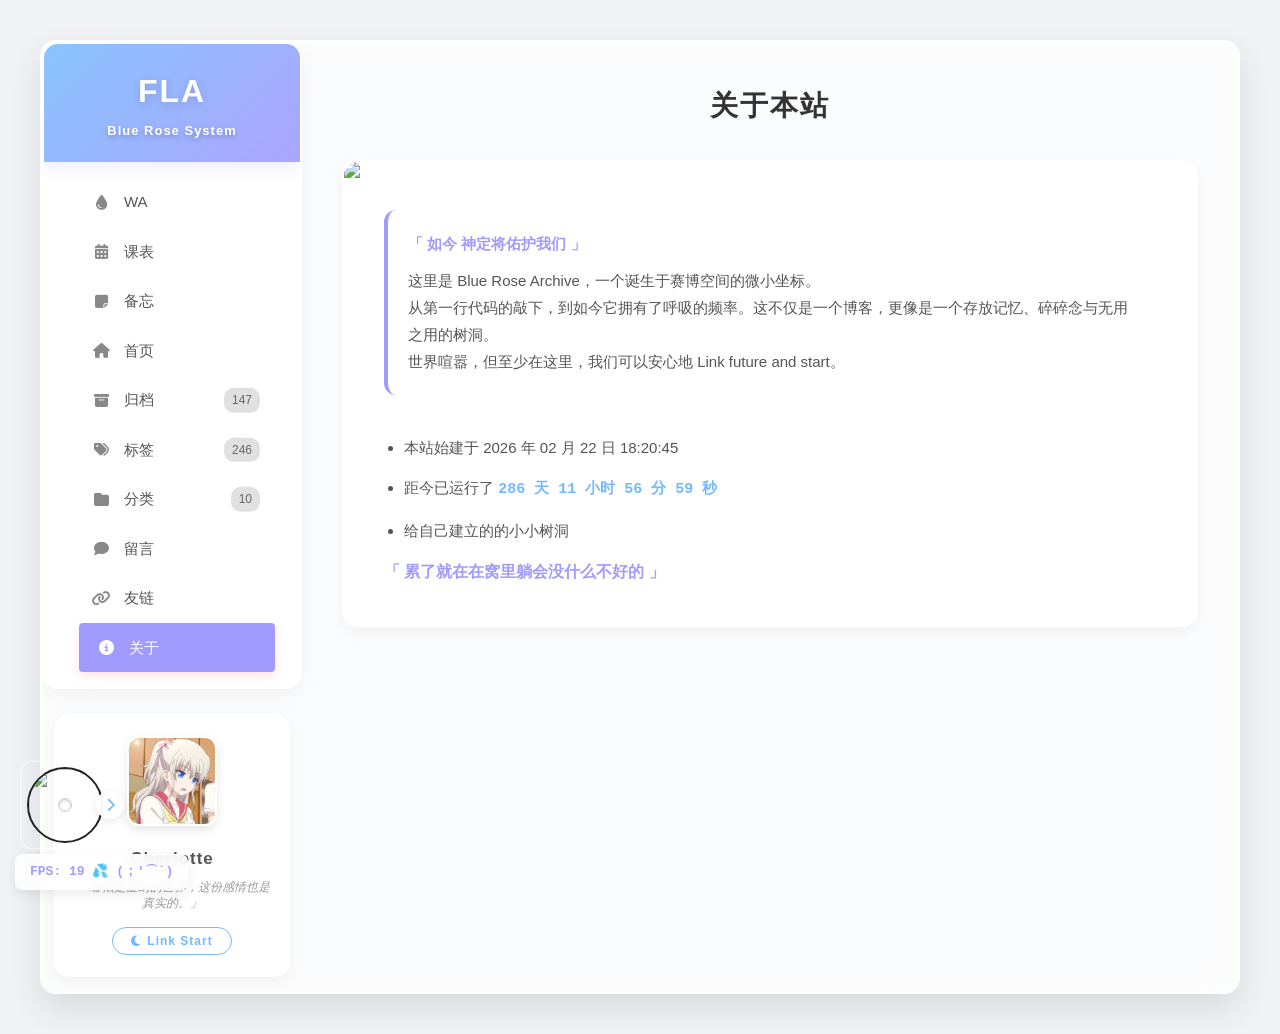
==== commit 0f3d4e4a: "完成黑白双模式切换（语音系统未更改）" ====
--- a/about.html
+++ b/about.html
@@ -27,7 +27,13 @@
                         </ul>
                     </nav>
                 </div>
-                <div class="sidebar-block developer-profile"><img class="profile-avatar" src="Charlotte.jpg"><h3 class="profile-name">Charlotte</h3><p class="profile-signature">「 哪怕是虚幻的世界，这份感情也是真实的。」</p></div>
+                <div class="sidebar-block developer-profile"><img class="profile-avatar" src="Charlotte.jpg"><h3 class="profile-name">Charlotte</h3><p class="profile-signature">「 哪怕是虚幻的世界，这份感情也是真实的。」</p>
+                    
+                    <button id="dark-mode-btn" class="dark-mode-toggle">
+                    <i class="fa-solid fa-moon"></i> Link Start
+                    </button>
+
+                </div>
             </aside>
 
             <main id="magic-screen" class="content-area">
--- a/style.css
+++ b/style.css
@@ -1694,3 +1694,327 @@
     pointer-events: auto !important; 
 }
 
+/* ================================================================= */
+/* ================= 视觉升级：Link Start 昼夜交替 ================= */
+/* ================================================================= */
+
+/* 1. 给全局元素加上颜色过渡动画，让变黑/变白的过程像呼吸一样丝滑（0.5秒） */
+/* 让几乎所有元素在切换昼夜时，都拥有丝滑的渐变过渡 */
+body, .sidebar, .content-area, .glass-card, .wa-post, .comment-item, .sidebar-block, 
+h1, h2, h3, p, span, a, input, textarea, select, button, .wa-editor-box, .anime-modal-box {
+    transition: background 0.5s ease, color 0.5s ease, box-shadow 0.5s ease, border-color 0.5s ease !important;
+}
+
+/* 2. 暗黑模式下的专属全局变量与背景覆盖 */
+body.dark-mode {
+    /* 【100%稳定】：用高级的午夜蓝紫渐变作为底色，绝对不消失 */
+    background: radial-gradient(circle at top right, #1a2035 0%, #0a0c15 100%) fixed;
+    
+    /* （可选）如果你自己下载了一张好看的夜景图放在文件夹里，可以把下面这行的注释取消掉： */
+     background: url('sky.png') no-repeat center center fixed; background-size: cover; 
+    
+    /* 将明亮的毛玻璃变暗，降低透明度，增加科技感 */
+    --glass-bg: rgba(20, 25, 35, 0.85); 
+    --glass-border: rgba(100, 150, 255, 0.2); 
+    
+    /* 文字颜色变亮灰，防止在黑背景下刺眼 */
+    --text-main: #dcdcdc;  
+    --text-light: #888;
+    
+    /* 蓝紫主题在暗色下需要稍微提亮和偏霓虹一点 */
+    --theme-blue: #82b1ff; 
+    --theme-pink: #b39ddb; 
+
+    
+}
+
+/* 3. 侧边栏在暗黑模式下的特殊处理（加深背景色） */
+body.dark-mode .sidebar {
+    background: linear-gradient(135deg, rgba(15, 20, 35, 0.9) 0%, rgba(25, 30, 50, 0.95) 100%);
+    border-right: 1px solid rgba(100, 150, 255, 0.2);
+}
+
+/* 4. Link Start 切换按钮的专属样式 */
+.dark-mode-toggle {
+    background: rgba(255, 255, 255, 0.1);
+    border: 1px solid var(--theme-blue);
+    color: var(--theme-blue);
+    padding: 6px 18px;
+    border-radius: 20px;
+    font-size: 12px;
+    margin-top: 15px;
+    font-weight: bold;
+    letter-spacing: 1px;
+    cursor: pointer; /* 鼠标放上去变小手 */
+    transition: all 0.3s ease;
+    display: inline-flex;
+    align-items: center;
+    gap: 6px;
+}
+
+/* 按钮悬停时的发光效果 */
+.dark-mode-toggle:hover {
+    background: var(--theme-blue);
+    color: #fff;
+    box-shadow: 0 0 10px var(--theme-blue);
+}
+
+/* ================= 暗黑模式下：全面黑化各种白底控件 ================= */
+
+/* 1. 把所有输入框、文本区变成半透明黑底 + 亮灰字 + 幽蓝边框 */
+body.dark-mode input, 
+body.dark-mode textarea, 
+body.dark-mode select {
+    background-color: rgba(10, 15, 25, 0.6) !important; 
+    color: #dcdcdc !important; 
+    border: 1px solid rgba(100, 150, 255, 0.4) !important;
+}
+
+/* 调整输入框里“占位提示文字”的颜色，别让它太亮 */
+body.dark-mode input::placeholder, 
+body.dark-mode textarea::placeholder {
+    color: #777 !important;
+}
+
+/* 2. 修复各种原本带有大白底的包裹框（如 WA编辑器、留言板表单、备忘录输入框、二次元弹窗） */
+body.dark-mode .wa-editor-box,
+body.dark-mode .comment-form-box,
+body.dark-mode .remind-input-box,
+body.dark-mode .anime-modal-box {
+    background: rgba(20, 25, 35, 0.85) !important; 
+    border-color: rgba(100, 150, 255, 0.2) !important;
+    color: #dcdcdc;
+}
+
+/* 3. 修复点击“三个点”弹出的下拉菜单 */
+body.dark-mode .wa-dropdown-menu {
+    background: rgba(15, 20, 30, 0.95) !important;
+    border: 1px solid rgba(100, 150, 255, 0.3) !important;
+}
+
+/* 下拉菜单里的按钮文字变亮，悬停时底色变亮 */
+body.dark-mode .wa-dropdown-menu button {
+    color: #dcdcdc !important;
+}
+body.dark-mode .wa-dropdown-menu button:hover {
+    background: rgba(255, 255, 255, 0.1) !important;
+}
+/* ================= 暗黑模式：消灭所有残余的白框和浅色卡片 ================= */
+
+/* 1. 修复 WA 页面：流水账帖子卡片 */
+body.dark-mode .wa-post {
+    background: rgba(20, 25, 35, 0.85) !important;
+    border-color: rgba(100, 150, 255, 0.2) !important;
+}
+
+/* 2. 修复 WA 页面：就是你说的那个“评论区周围的一圈白框” */
+body.dark-mode .wa-comments {
+    background: rgba(10, 15, 25, 0.5) !important; /* 变成深邃的暗黑色 */
+    border: 1px solid rgba(100, 150, 255, 0.1) !important;
+}
+
+/* 评论区底下每条评论的分割线变暗 */
+body.dark-mode .wa-comment-item {
+    border-bottom-color: rgba(255, 255, 255, 0.1) !important;
+}
+
+/* 3. 修复 备忘录页面：备忘卡片 */
+body.dark-mode .remind-card {
+    background: rgba(20, 25, 35, 0.85) !important;
+    border-color: rgba(100, 150, 255, 0.2) !important;
+}
+
+/* 4. 修复 留言板页面：别人留下的评论卡片 */
+body.dark-mode .comment-item {
+    background: rgba(20, 25, 35, 0.85) !important;
+    border-color: rgba(100, 150, 255, 0.2) !important;
+}
+
+/* 5. 修复 课表页面：DDL 列表和课程表格子线条 */
+body.dark-mode .ddl-item {
+    background: rgba(20, 25, 35, 0.85) !important;
+    color: #dcdcdc !important;
+}
+body.dark-mode .grid-cell {
+    border-color: rgba(255, 255, 255, 0.1) !important; /* 网格线变暗 */
+}
+body.dark-mode .grid-header {
+    background: rgba(255, 255, 255, 0.05) !important; /* 表头背景变暗 */
+}
+/* ================= 暗黑模式：深色幽蓝按钮专项优化 ================= */
+
+/* 1. WA页面：【发布记录】 按钮 (褪去天蓝，换上深邃海军蓝) */
+body.dark-mode #wa-submit-btn {
+    background: rgba(40, 60, 100, 0.8) !important; 
+    color: #dcdcdc !important;
+    border: 1px solid rgba(100, 150, 255, 0.4) !important;
+    box-shadow: 0 4px 10px rgba(0, 0, 0, 0.3) !important;
+}
+body.dark-mode #wa-submit-btn:hover {
+    background: rgba(60, 90, 140, 0.9) !important;
+    color: #fff !important;
+    box-shadow: 0 0 12px rgba(100, 150, 255, 0.5) !important;
+}
+
+/* 2. WA页面：评论区的 【提交】 按钮 */
+body.dark-mode .wa-comment-btn {
+    background: rgba(30, 45, 75, 0.6) !important; 
+    color: #82b1ff !important;
+    border: 1px solid rgba(100, 150, 255, 0.3) !important;
+}
+body.dark-mode .wa-comment-btn:hover {
+    background: rgba(50, 75, 115, 0.9) !important;
+    color: #fff !important;
+}
+
+/* 3. 通用动漫按钮：【传图】、【手滑了（取消）】等辅助按钮 */
+body.dark-mode .anime-btn {
+    background: rgba(30, 45, 75, 0.6) !important; 
+    color: #82b1ff !important;
+    border: 1px solid rgba(100, 150, 255, 0.3) !important;
+}
+body.dark-mode .anime-btn:hover {
+    background: rgba(50, 75, 115, 0.9) !important;
+    color: #fff !important;
+}
+
+/* 4. 通用确认按钮：【记下来】、【添加 DDL】、【提交留言】等主操作按钮 */
+body.dark-mode .anime-btn.confirm {
+    background: rgba(40, 60, 100, 0.8) !important; 
+    color: #dcdcdc !important;
+    border: 1px solid rgba(100, 150, 255, 0.4) !important;
+}
+body.dark-mode .anime-btn.confirm:hover {
+    background: rgba(60, 90, 140, 0.9) !important;
+    color: #fff !important;
+    box-shadow: 0 0 10px rgba(100, 150, 255, 0.4) !important;
+}
+/* ================================================================= */
+/* ================= 细节打磨：丝滑动效与高级感排版 ================= */
+/* ================================================================= */
+
+/* 1. 修复悬停突兀：把 transform (放大/位移) 加入丝滑套餐，时间设为 0.4秒 */
+.wa-post, 
+.comment-item, 
+.remind-card {
+    /* 使用 all 让所有的变化（包括放大和阴影）都拥有 0.4秒 的高级缓动效果 */
+    transition: all 0.4s ease !important;
+}
+
+/* 2. 拯救留言板的“方形毛坯房”与“极度拥挤” */
+.comment-item {
+    border-radius: 16px !important;    /* 强制变成极其温柔的大圆角 */
+    margin-bottom: 25px !important;    /* 拉开不同留言之间的上下距离，拒绝拥挤 */
+    padding: 20px !important;          /* 增加内部留白，让文字和边缘有呼吸感 */
+    overflow: hidden;                  /* 防止内部元素溢出破坏圆角 */
+}
+
+/* 3. 给留言板的“楼中楼（回复区）”加上清晰的分界线 */
+.comment-replies {
+    margin-top: 15px !important;
+    padding-top: 15px !important;
+    border-top: 1px dashed rgba(150, 150, 150, 0.3) !important; /* 加一条高级的半透明虚线 */
+}
+
+/* 4. 优化 WA 页面底下的评论区（同样需要圆角和间距） */
+.wa-comments {
+    border-radius: 16px !important;    /* 评论大外壳变大圆角 */
+    padding: 15px !important;
+    margin-top: 20px !important;
+}
+.wa-comment-item {
+    border-radius: 10px !important;    /* 每条单聊小圆角 */
+    margin-bottom: 12px !important;    /* 小评论之间也留出缝隙 */
+    padding: 10px 15px !important;
+}
+/* ================================================================= */
+/* ================= 备忘录页面：传图与记下来按钮微调 ================= */
+/* ================================================================= */
+
+/* 1. 精准调整【传图】按钮（通过 label 的 for 属性来精确锁定它） */
+label[for="remind-file-input"] {
+    margin-right: 20px !important;  /* 【调间距】：用力把右边的元素推开 20px，拒绝拥挤！ */
+    padding: 8px 20px !important;   /* 【调大小】：内部上下撑开 8px，左右撑开 20px */
+    font-size: 14px !important;     /* 【调字号】：字体大小 */
+    display: inline-block;          /* 必须加这个，否则 padding 和 margin 可能不生效 */
+    border-radius: 8px;             /* 给点小圆角，看着更舒服 */
+}
+
+/* 2. 精准调整【记下来】按钮 */
+#remind-submit-btn {
+    padding: 8px 28px !important;   /* 主操作按钮，左右稍微给宽一点（28px），显得更大气稳重 */
+    font-size: 14px !important;     /* 字体大小 */
+    font-weight: bold !important;   /* 字体加粗，强调这是提交动作 */
+    border-radius: 8px;             /* 同样的小圆角 */
+    cursor: pointer;
+}
+/* ================================================================= */
+/* ================= 课表编辑弹窗：消灭粉色与原生白箭头 ================= */
+/* ================================================================= */
+
+/* 1. 终极魔法：强制浏览器把输入框原生的小箭头、下拉三角切换成【暗黑版】！ */
+body.dark-mode input, 
+body.dark-mode select, 
+body.dark-mode textarea {
+    color-scheme: dark !important; 
+}
+
+/* （备用杀招）如果某些旧浏览器箭头还不黑，用滤镜强制反色 */
+body.dark-mode input[type="number"]::-webkit-inner-spin-button,
+body.dark-mode input[type="number"]::-webkit-outer-spin-button {
+    filter: invert(1) hue-rotate(180deg) brightness(1.2); 
+}
+
+/* 2. 精准击杀课表弹窗头部的“猛男粉”区域 */
+body.dark-mode #course-modal .anime-modal-header,
+body.dark-mode #course-modal .modal-header,
+body.dark-mode #course-modal-title {
+    background: rgba(20, 30, 50, 0.9) !important; /* 换成深邃的海军蓝背景 */
+    color: #82b1ff !important; /* 文字换成发光的科技蓝 */
+    border-bottom: 1px solid rgba(100, 150, 255, 0.3) !important;
+}
+
+/* 如果标题框有粉色阴影，一并干掉 */
+body.dark-mode #course-modal .anime-modal-box {
+    box-shadow: 0 10px 30px rgba(0, 0, 0, 0.8) !important;
+}
+/* ================================================================= */
+/* ================= 课表弹窗：白箭头与掉帧终极修复 ================= */
+/* ================================================================= */
+
+/* 1. 彻底黑化原生数字输入框的上下小箭头 */
+body.dark-mode #course-modal input::-webkit-inner-spin-button,
+body.dark-mode #course-modal input::-webkit-outer-spin-button {
+    /* 强制把白底黑箭头，反转成黑底白箭头，并稍微压暗 */
+    filter: invert(100%) brightness(0.8) !important; 
+}
+
+/* 2. 拯救被吞噬的帧率 (FPS 优化) */
+/* 强行关掉弹窗外层遮罩的“实时背景模糊”，改用高级的纯色半透明黑底 */
+#course-modal, 
+.anime-modal-overlay {
+    backdrop-filter: none !important; 
+    -webkit-backdrop-filter: none !important;
+    background-color: rgba(0, 0, 0, 0.7) !important; /* 70% 不透明度的纯黑，无性能损耗 */
+}
+
+/* 顺便修复一下弹窗内部可能引发重绘卡顿的过渡效果 */
+#course-modal .anime-modal-box {
+    will-change: transform, opacity; /* 告诉显卡把这个盒子单独拿出来渲染，不要影响别人 */
+}
+
+/* ================================================================= */
+/* ================= 全局设定：彻底抹杀所有原生数字输入框小箭头 ================= */
+/* ================================================================= */
+
+/* 针对 Chrome、Edge、Safari：不管黑夜白天，强制隐藏上下箭头 */
+input[type="number"]::-webkit-inner-spin-button,
+input[type="number"]::-webkit-outer-spin-button {
+    -webkit-appearance: none !important; 
+    margin: 0 !important; 
+}
+
+/* 针对 Firefox：强制使用纯文本框外观 */
+input[type="number"] {
+    -moz-appearance: textfield !important; 
+}
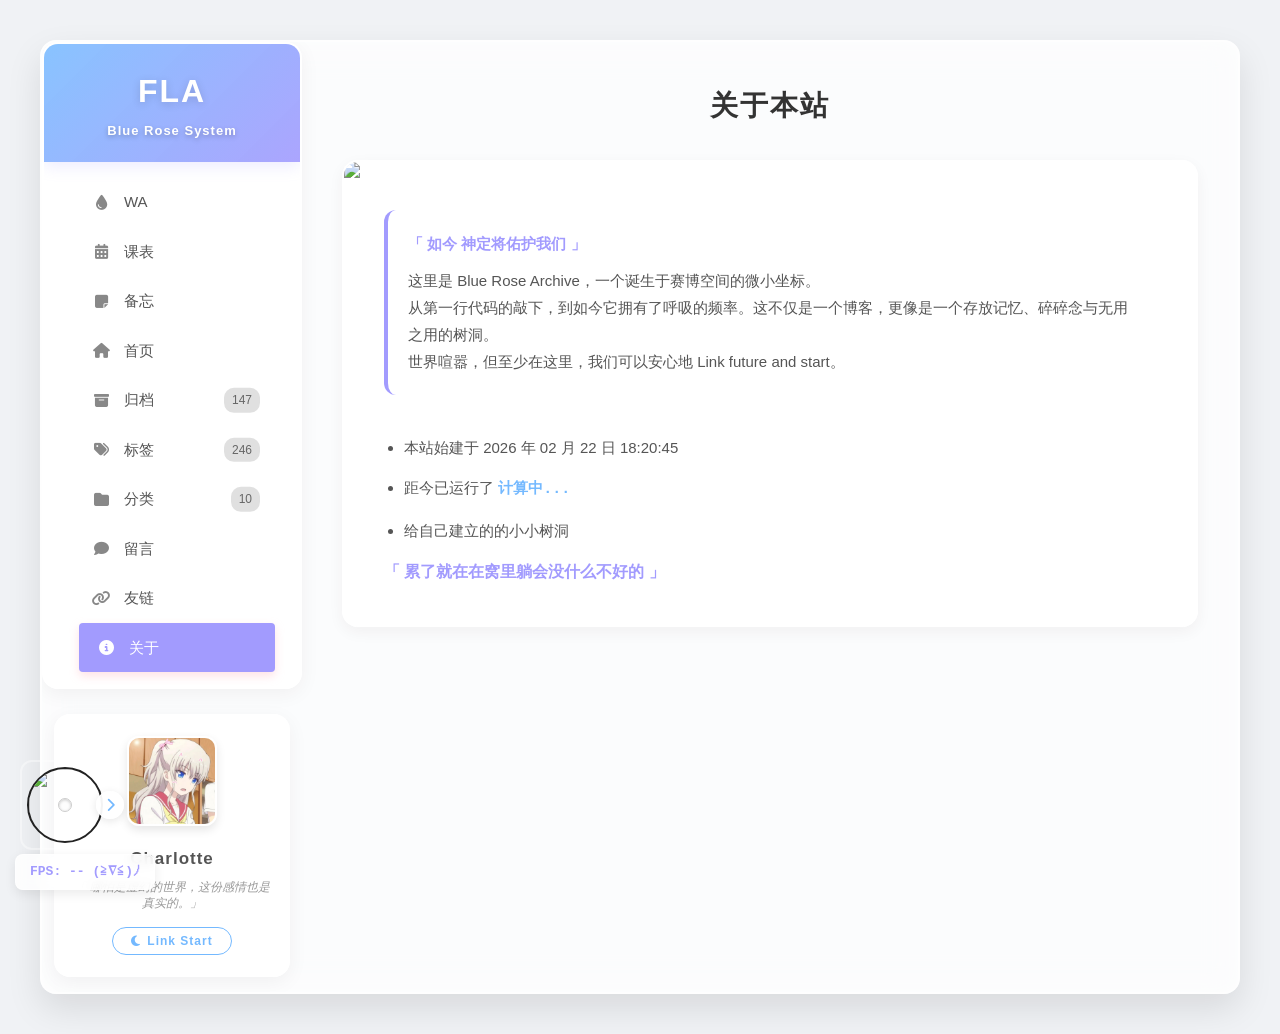
==== commit feeaec2e: "云端数据连接完成" ====
--- a/about.html
+++ b/about.html
@@ -69,6 +69,7 @@
     <script src="https://fastly.jsdelivr.net/gh/dylanNew/live2d/webgl/Live2D/lib/live2d.min.js"></script>
     <script src="https://unpkg.com/pixi-live2d-display@0.4.0/dist/cubism2.min.js"></script>
     <script src="music/playlist.js"></script>
+    <script src="https://unpkg.com/@supabase/supabase-js@2"></script>
     <script src="script.js"></script>
 </body>
 </html>
--- a/style.css
+++ b/style.css
@@ -280,6 +280,7 @@
 /* 1. 鼠标光彩拖尾 */
 .mouse-trail {
     position: fixed;
+    position: fixed;
     width: 10px;
     height: 10px;
     border-radius: 50%;
@@ -295,6 +296,7 @@
 
 /* 2. 点击烟花爆炸粒子 */
 .firework-particle {
+    position: fixed;
     position: fixed;
     width: 40px;
     height: 40px;
@@ -311,6 +313,7 @@
 
 /* 3. 点击烟花爆炸圆环 */
 .firework-ring {
+    position: fixed;
     position: fixed;
     width: 10px;
     height: 10px;
@@ -708,6 +711,8 @@
     position: fixed;
     bottom: 10px; 
     left: 15px;  
+    bottom: 10px; 
+    left: 15px;  
     /* 【修改】：将透明度从 0.6 提高到 0.85，背景变得更白、更实一点 */
     background: rgba(255, 255, 255, 0.85); 
     backdrop-filter: blur(6px); /* 稍微增加一点模糊度，质感更好 */
@@ -1406,6 +1411,7 @@
 .global-player {
     position: fixed;
     left: 20px;
+    bottom: 50px;
     bottom: 50px;
     z-index: 1000;
     display: flex;
@@ -1606,7 +1612,7 @@
     position: absolute;
     /* 【位置上调】：从 5px 改成了 -15px，气泡会整体往上移 20 像素 */
     /* 如果你觉得还不够高，可以继续改成 -25px 或者 -30px */
-    top: -15px; 
+    top: 0px; 
     left: 50%;
     
     min-width: 260px; 
@@ -2014,7 +2020,431 @@
     margin: 0 !important; 
 }
 
-/* 针对 Firefox：强制使用纯文本框外观 */
-input[type="number"] {
-    -moz-appearance: textfield !important; 
-}+/* ================================================================= */
+/* ================= 记忆碎片：散落拍立得相册 ================= */
+/* ================================================================= */
+
+/* 相册的大桌子：让照片自动换行、居中对齐、拉开间距 */
+.gallery-container {
+    display: flex;
+    flex-wrap: wrap;
+    justify-content: center;
+    gap: 35px;
+    padding: 20px 10px 50px 10px;
+}
+
+/* 拍立得照片卡片基础样式 */
+.photo-card {
+    background: #ffffff;
+    padding: 12px 12px 45px 12px; /* 底部留出 45px 用来写字 */
+    border-radius: 6px;
+    box-shadow: 0 5px 15px rgba(0, 0, 0, 0.08); /* 淡淡的投影 */
+    position: relative;
+    cursor: pointer;
+    width: 220px;
+    /* 划重点：给所有的变化加上 0.4秒 的高级缓动动画 */
+    transition: all 0.4s cubic-bezier(0.25, 0.8, 0.25, 1) !important;
+}
+
+/* 照片里面的图片 */
+.photo-card img {
+    width: 100%;
+    height: 260px;
+    object-fit: cover; /* 保证图片不被拉伸变形 */
+    border-radius: 4px;
+}
+
+/* 照片底部的文字说明 */
+.photo-caption {
+    position: absolute;
+    bottom: 15px;
+    left: 0;
+    width: 100%;
+    text-align: center;
+    font-size: 14px;
+    font-weight: bold;
+    color: #555;
+    font-family: "Courier New", Courier, monospace; /* 用打字机字体更有感觉 */
+}
+
+/* 🎯 悬停大招：摆正、放大、浮起！ */
+/* 注意：这里必须加 !important，因为等下我们要用 JS 随机给它初始角度 */
+.photo-card:hover {
+    transform: scale(1.15) rotate(0deg) translateY(-10px) !important;
+    z-index: 10; /* 悬停时保证它在最上面，不被别人挡住 */
+    box-shadow: 0 20px 40px rgba(0, 0, 0, 0.2) !important;
+}
+
+/* 🌙 暗黑模式适配：拍立得纸张变暗，文字变灰 */
+body.dark-mode .photo-card {
+    background: rgba(30, 40, 60, 0.85) !important;
+    border: 1px solid rgba(100, 150, 255, 0.2);
+    box-shadow: 0 5px 20px rgba(0, 0, 0, 0.5);
+}
+body.dark-mode .photo-caption {
+    color: #dcdcdc;
+}
+/* ================================================================= */
+/* ================= 记忆碎片：自适应瀑布流与放大灯箱 ================= */
+/* ================================================================= */
+
+/* 1. 瀑布流大容器 (Masonry Layout) */
+.gallery-container {
+    column-count: 3; /* 电脑端显示 3 列 */
+    column-gap: 20px; /* 列之间的间距 */
+    padding-bottom: 50px;
+}
+
+/* 屏幕较小的时候，自动变成 2 列或 1 列 */
+@media (max-width: 900px) { .gallery-container { column-count: 2; } }
+@media (max-width: 600px) { .gallery-container { column-count: 1; } }
+
+/* 2. 拍立得卡片本体 */
+.photo-card {
+    background: #ffffff;
+    padding: 10px 10px 40px 10px;
+    border-radius: 8px;
+    box-shadow: 0 4px 15px rgba(0, 0, 0, 0.08);
+    position: relative;
+    cursor: pointer;
+    break-inside: avoid; /* 核心：防止一张照片被强行切成两半排在两列！ */
+    margin-bottom: 20px; /* 上下间距 */
+    transition: all 0.4s cubic-bezier(0.25, 0.8, 0.25, 1) !important;
+}
+
+/* 里面的图片：宽度100%，高度自适应！完美解决形状单一问题 */
+.photo-card img {
+    width: 100%;
+    height: auto; /* 核心：按照原图比例自动伸缩高度！ */
+    border-radius: 4px;
+    display: block;
+}
+
+.photo-caption {
+    position: absolute;
+    bottom: 12px;
+    left: 0;
+    width: 100%;
+    text-align: center;
+    font-size: 13px;
+    font-weight: bold;
+    color: #555;
+}
+
+.photo-card:hover {
+    transform: scale(1.05) translateY(-5px) !important;
+    box-shadow: 0 15px 30px rgba(0, 0, 0, 0.2) !important;
+    z-index: 10;
+}
+
+/* 🌙 暗黑模式适配 */
+body.dark-mode .photo-card {
+    background: rgba(30, 40, 60, 0.85) !important;
+    border: 1px solid rgba(100, 150, 255, 0.2);
+}
+body.dark-mode .photo-caption { color: #dcdcdc; }
+
+/* ================================================================= */
+/* ================= 灯箱终极修复：绝对贴合尺寸与随动背景 ================= */
+/* ================================================================= */
+
+/* 1. 基础弹窗大背景（白天模式：明亮毛玻璃） */
+.lightbox-modal {
+    display: none; 
+    position: fixed !important;
+    z-index: 9999999 !important;
+    left: 0 !important; top: 0 !important;
+    width: 100% !important; height: 100% !important;
+    background-color: rgba(255, 255, 255, 0.85) !important; /* 白天的纯白毛玻璃 */
+    backdrop-filter: blur(10px) !important;
+    -webkit-backdrop-filter: blur(10px) !important;
+    justify-content: center !important;
+    align-items: center !important;
+    flex-direction: column !important;
+}
+.lightbox-modal.show { display: flex !important; }
+
+/* 🌙 2. 暗黑模式下的弹窗大背景（黑夜模式：深空蓝毛玻璃） */
+body.dark-mode .lightbox-modal {
+    background-color: rgba(15, 20, 35, 0.92) !important; /* 完美匹配 Link Start 的海军蓝 */
+}
+
+/* ================================================================= */
+/* ================= 灯箱弹窗：剥夺白底，绝对贴身 ================= */
+/* ================================================================= */
+
+.lightbox-content {
+    max-width: 85vw !important;
+    max-height: 80vh !important;
+    width: fit-content !important;  /* 【解药1】强迫外框紧贴图片内容 */
+    height: fit-content !important; /* 【解药2】强迫外框紧贴图片高度 */
+    
+    background: transparent !important; /* 【终极解药】：干掉一切全局继承来的白色背景！ */
+    border: none !important;            /* 干掉边框 */
+    padding: 0 !important;              /* 干掉内边距 */
+    
+    border-radius: 8px !important;
+    box-shadow: 0 10px 40px rgba(0, 0, 0, 0.6) !important; /* 让阴影真正打在图片边缘 */
+    object-fit: cover !important; 
+    display: block !important;
+    margin: 0 auto !important;
+}
+
+/* 4. 底部说明文字样式 */
+.lightbox-caption {
+    margin-top: 15px !important;
+    font-size: 16px !important;
+    font-weight: bold !important;
+    letter-spacing: 1px !important;
+    color: #333 !important; /* 白天黑字 */
+}
+body.dark-mode .lightbox-caption {
+    color: #82b1ff !important; /* 黑夜发光蓝字 */
+}
+
+/* 5. 右上角关闭叉叉样式 */
+.lightbox-close {
+    position: absolute !important;
+    top: 20px !important;
+    right: 35px !important;
+    font-size: 40px !important;
+    cursor: pointer !important;
+    color: #555 !important; /* 白天灰叉 */
+    transition: all 0.3s ease !important;
+}
+body.dark-mode .lightbox-close {
+    color: #dcdcdc !important; /* 黑夜亮灰叉 */
+}
+.lightbox-close:hover { 
+    transform: scale(1.2) !important; 
+}
+/* ================================================================= */
+/* ================= 灯箱左右切换按钮样式 (修复白天隐形问题) ================= */
+/* ================================================================= */
+
+.lightbox-prev, .lightbox-next {
+    position: absolute;
+    top: 50%;
+    transform: translateY(-50%);
+    
+    /* 【修改这里】：白天模式下使用你的“蓝蔷薇色” (主题蓝)，并稍微降低一点透明度显得柔和 */
+    color: var(--theme-blue); 
+    opacity: 0.7; 
+    
+    font-size: 40px;
+    cursor: pointer;
+    transition: all 0.3s ease;
+    padding: 20px;
+    z-index: 10000000;
+    user-select: none;
+}
+
+.lightbox-prev { left: 20px; }
+.lightbox-next { right: 20px; }
+
+/* 【修改这里】：白天模式下，鼠标放上去透明度拉满，并且散发蓝蔷薇颜色的光晕！ */
+.lightbox-prev:hover, .lightbox-next:hover {
+    opacity: 1;
+    transform: translateY(-50%) scale(1.2);
+    text-shadow: 0 0 15px var(--theme-blue);
+}
+
+/* 🌙 暗黑模式下的按钮保持不变（因为你觉得这个颜色挺好的） */
+body.dark-mode .lightbox-prev, 
+body.dark-mode .lightbox-next {
+    color: rgba(130, 177, 255, 0.6); 
+    opacity: 1; /* 这里重置 opacity，因为颜色里自带了 0.6 的透明度 */
+}
+body.dark-mode .lightbox-prev:hover, 
+body.dark-mode .lightbox-next:hover {
+    color: #82b1ff;
+    text-shadow: 0 0 15px rgba(130, 177, 255, 0.8);
+}
+/* ================= 首页随机图片：悬停互动特效 ================= */
+.article-image {
+    overflow: hidden; /* 防止图片放大时撑破容器 */
+    border-radius: 8px; /* 确保有圆角 */
+}
+
+.article-image img {
+    transition: transform 0.4s cubic-bezier(0.25, 0.8, 0.25, 1), box-shadow 0.4s ease !important;
+}
+
+.article-image img:hover {
+    transform: scale(1.03) !important; /* 微微放大 3% */
+    box-shadow: 0 10px 30px rgba(0, 0, 0, 0.3) !important; /* 加深高级阴影 */
+}
+
+/* ========================================================================= */
+/* ================= 屏幕右侧隐藏抽屉与御守样式 ================= */
+/* ========================================================================= */
+.omamori-drawer {
+    position: fixed;
+    top: 60%; /* 放低一点，不挡视线 */
+    right: -100px; /* 默认隐藏主体部分，只留把手在外面 */
+    width: 100px;
+    height: 140px;
+    background: rgba(15, 20, 35, 0.85); /* 深邃的海军蓝毛玻璃 */
+    backdrop-filter: blur(10px);
+    -webkit-backdrop-filter: blur(10px);
+    border: 1px solid var(--theme-blue);
+    border-right: none;
+    border-radius: 12px 0 0 12px;
+    box-shadow: -5px 5px 20px rgba(0, 0, 0, 0.5);
+    transition: right 0.4s cubic-bezier(0.175, 0.885, 0.32, 1.275);
+    z-index: 9999;
+    display: flex;
+    align-items: center;
+    justify-content: center;
+}
+
+.omamori-drawer.open {
+    right: 0; /* 展开抽屉 */
+}
+
+/* 抽屉的拉手 */
+.omamori-handle {
+    position: absolute;
+    left: -24px;
+    top: 50%;
+    transform: translateY(-50%);
+    width: 24px;
+    height: 50px;
+    background: rgba(15, 20, 35, 0.85);
+    border: 1px solid var(--theme-blue);
+    border-right: none;
+    border-radius: 8px 0 0 8px;
+    display: flex;
+    align-items: center;
+    justify-content: center;
+    color: var(--theme-blue);
+    cursor: pointer;
+    box-shadow: -3px 0 10px rgba(0, 0, 0, 0.3);
+    transition: all 0.3s;
+}
+
+.omamori-drawer.open .omamori-handle i {
+    transform: rotate(180deg); /* 抽屉拉开后，箭头反向 */
+}
+
+.omamori-handle:hover {
+    color: #fff;
+    background: var(--theme-blue);
+}
+
+/* 御守本体 */
+.omamori-content {
+    display: flex;
+    flex-direction: column;
+    align-items: center;
+    gap: 8px;
+}
+
+
+.omamori-charm:hover {
+    transform: translateY(-5px) scale(1.05);
+    box-shadow: 0 8px 15px rgba(130, 177, 255, 0.4);
+}
+
+/* 御守顶部的穿线孔装饰 */
+.omamori-charm::before {
+    content: ""; position: absolute; top: 6px; width: 6px; height: 6px; background: #f1faee; border-radius: 50%;
+}
+
+.omamori-hint {
+    font-size: 11px; color: #82b1ff; opacity: 0.8; font-weight: bold;
+}
+
+/* ========================================================================= */
+/* ================= 屏幕右侧：树枝与御守悬挂系统 ================= */
+/* ========================================================================= */
+.omamori-system {
+    position: fixed;
+    top: 35%; /* 偏上一点，符合树枝垂下的视觉习惯 */
+    right: 0;
+    z-index: 9999;
+    display: flex;
+    flex-direction: column;
+    align-items: flex-end; /* 靠右对齐 */
+    /* 弹性伸出动画，模仿树枝弹出的真实物理感 */
+    transition: transform 0.6s cubic-bezier(0.34, 1.56, 0.64, 1); 
+}
+
+/* 🔒 闭合状态：向右隐藏，只漏出御守的左下角 */
+.omamori-system.closed {
+    transform: translateX(110px); 
+}
+
+/* 🌿 树枝设计 */
+.omamori-branch {
+    width: 140px;
+    height: 8px;
+    background: #4a3320; /* 深邃的木质棕色 */
+    border-radius: 6px 0 0 6px;
+    position: relative;
+    box-shadow: 2px 5px 10px rgba(0,0,0,0.3);
+}
+/* 给树枝加个小分叉，显得更自然 */
+.omamori-branch::after {
+    content: ''; position: absolute; top: -6px; right: 30px; 
+    width: 20px; height: 5px; background: #4a3320; 
+    transform: rotate(35deg); border-radius: 3px;
+}
+/* 🌙 暗黑模式下的树枝变为夜樱木色 */
+body.dark-mode .omamori-branch, 
+body.dark-mode .omamori-branch::after {
+    background: #2c3e50;
+    box-shadow: 2px 5px 15px rgba(0,0,0,0.6);
+}
+
+/* 🪢 悬挂系统（绳索+御守的整体） */
+.omamori-hanging {
+    display: flex;
+    flex-direction: column;
+    align-items: center;
+    margin-right: 90px; /* 绑在树枝靠外的位置 */
+    transform-origin: top center; /* 旋转轴定在绳子与树枝的绑点 */
+    /* 整体随风摇曳动画 */
+    animation: swayHanging 4s ease-in-out infinite;
+}
+
+@keyframes swayHanging {
+    0%, 100% { transform: rotate(-6deg); }
+    50% { transform: rotate(6deg); }
+}
+
+/* 🧶 细绳 */
+.omamori-string {
+    width: 2px;
+    height: 35px;
+    background: #d4af37; /* 金色结绳 */
+    box-shadow: 1px 1px 2px rgba(0,0,0,0.3);
+}
+body.dark-mode .omamori-string { background: #82b1ff; }
+
+/* 🏮 御守本体 (复用你的高颜值设计) */
+.omamori-charm {
+    position: relative; width: 50px; height: 75px;
+    background: linear-gradient(135deg, #e63946, #b00020);
+    border: 2px dashed rgba(255, 215, 0, 0.7); border-radius: 4px;
+    clip-path: polygon(25% 0%, 75% 0%, 100% 15%, 100% 100%, 0% 100%, 0% 15%);
+    cursor: pointer; display: flex; flex-direction: column;
+    align-items: center; justify-content: flex-start; padding-top: 15px;
+    box-shadow: 0 5px 15px rgba(0,0,0,0.3);
+    transition: box-shadow 0.3s ease, transform 0.2s;
+}
+body.dark-mode .omamori-charm {
+    background: linear-gradient(135deg, #2a0845, #6441A5);
+    border-color: rgba(130, 177, 255, 0.7);
+}
+
+/* 悬停时：抓住御守发光 */
+.omamori-charm:hover { box-shadow: 0 0 20px rgba(255, 215, 0, 0.8); }
+body.dark-mode .omamori-charm:hover { box-shadow: 0 0 20px rgba(130, 177, 255, 0.8); }
+
+/* 御守细节 */
+.omamori-knot { position: absolute; top: 5px; width: 6px; height: 6px; background: #fff; border-radius: 50%; box-shadow: inset 0 1px 3px rgba(0,0,0,0.5); }
+.omamori-label {
+    background: rgba(255, 255, 255, 0.95); color: #b00020; padding: 6px 3px; border-radius: 2px; writing-mode: vertical-rl; font-size: 13px; font-weight: 900; letter-spacing: 2px; box-shadow: 1px 1px 3px rgba(0,0,0,0.3); font-family: "Microsoft YaHei", "Noto Serif CJK SC", serif;
+}
+body.dark-mode .omamori-label { background: rgba(15, 20, 35, 0.9); color: #82b1ff; box-shadow: 1px 1px 3px rgba(0,0,0,0.8); }
